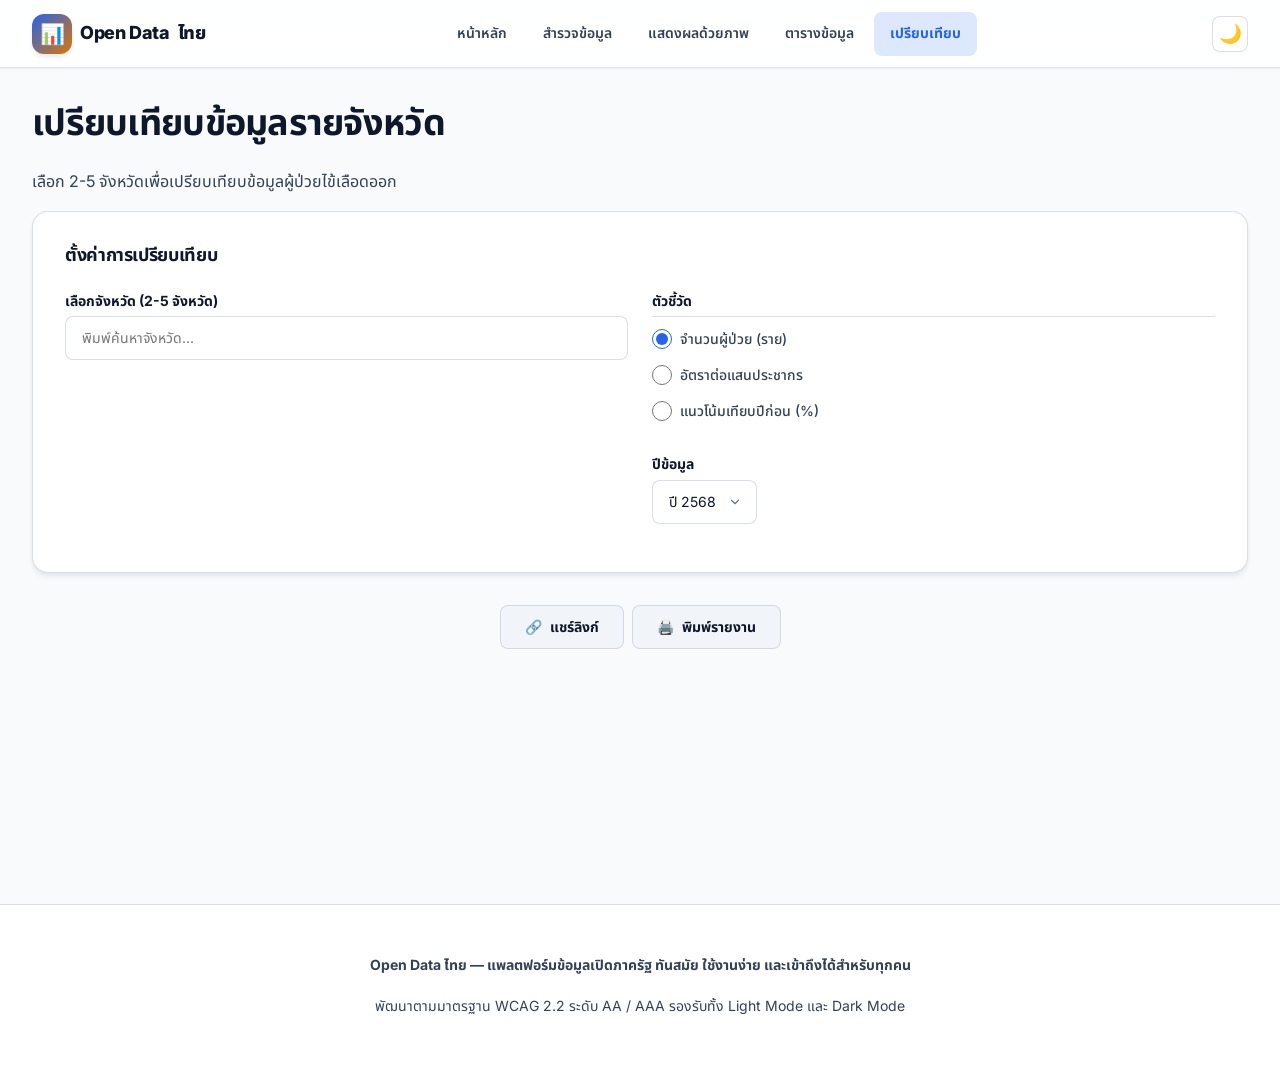
==== compare.html @ 14d8b05e "update 39403043" ====
<!DOCTYPE html>
<html lang="th">
<head>
  <meta charset="UTF-8">
  <meta name="viewport" content="width=device-width, initial-scale=1.0">
  <meta name="description" content="เปรียบเทียบข้อมูลผู้ป่วยไข้เลือดออกระหว่างจังหวัด พร้อมแผนที่และตารางเปรียบเทียบ">
  <title>เปรียบเทียบรายจังหวัด — Open Data ไทย</title>
  <link rel="stylesheet" href="css/styles.css">
  <link rel="stylesheet" href="css/components.css">
</head>
<body>
  <a href="#main-content" class="skip-link">ข้ามไปยังเนื้อหาหลัก</a>

  <header class="site-nav" role="banner">
    <div class="nav-inner">
      <a href="index.html" class="nav-brand" aria-label="Open Data ไทย หน้าหลัก">
        <span class="brand-icon" aria-hidden="true">📊</span>
        <span lang="en">Open Data</span> ไทย
      </a>
      <nav id="nav-links" class="nav-links" data-open="false" aria-label="เมนูหลัก">
        <a href="index.html" class="nav-link">หน้าหลัก</a>
        <a href="explore.html" class="nav-link">สำรวจข้อมูล</a>
        <a href="visualization.html" class="nav-link">แสดงผลด้วยภาพ</a>
        <a href="data-table.html" class="nav-link">ตารางข้อมูล</a>
        <a href="compare.html" class="nav-link" aria-current="page">เปรียบเทียบ</a>
      </nav>
      <div class="nav-actions" role="group" aria-label="เครื่องมือเสริมและการนำทาง">
        <button type="button" class="nav-toggle" id="nav-toggle" aria-expanded="false" aria-controls="nav-links" aria-label="เปิดเมนูนำทาง">☰</button>
      </div>
    </div>
  </header>

  <main id="main-content" class="page-content">
    <div class="container">
      <h1>เปรียบเทียบข้อมูลรายจังหวัด</h1>
      <p>เลือก 2-5 จังหวัดเพื่อเปรียบเทียบข้อมูลผู้ป่วยไข้เลือดออก</p>

      <!-- Controls -->
      <section class="card" aria-labelledby="controls-title" style="margin-bottom: var(--space-xl);">
        <h2 id="controls-title" style="font-size: var(--text-lg);">ตั้งค่าการเปรียบเทียบ</h2>

        <div class="grid grid-2" style="margin-top: var(--space-lg);">
          <!-- Province selector -->
          <div>
            <label for="province-search" class="form-label">เลือกจังหวัด (2-5 จังหวัด)</label>
            <div class="combobox-wrapper" role="combobox" aria-expanded="false" aria-haspopup="listbox" aria-owns="province-listbox">
              <input type="text" id="province-search" class="combobox-input" placeholder="พิมพ์ค้นหาจังหวัด..." autocomplete="off" aria-autocomplete="list" aria-controls="province-listbox">
              <div id="province-listbox" class="combobox-listbox" role="listbox" aria-label="รายชื่อจังหวัด">
                <!-- Populated by JS -->
              </div>
            </div>
            <div id="selected-provinces" class="selected-tags" aria-live="polite" aria-label="จังหวัดที่เลือก">
              <!-- Tags populated by JS -->
            </div>
            <div id="province-status" role="status" aria-live="polite" class="sr-only"></div>
          </div>

          <!-- Indicator + Year -->
          <div>
            <fieldset>
              <legend class="form-label">ตัวชี้วัด</legend>
              <div id="indicator-radios">
                <!-- Populated by JS -->
              </div>
            </fieldset>

            <div class="form-group" style="margin-top: var(--space-md);">
              <label for="year-select" class="form-label">ปีข้อมูล</label>
              <select id="year-select" class="form-select" style="width: auto;">
                <option value="2568" selected>ปี 2568</option>
                <option value="2567">ปี 2567</option>
              </select>
            </div>
          </div>
        </div>
      </section>

      <!-- Results -->
      <div class="grid grid-2" id="results-area" style="display: none;">
        <!-- Map -->
        <section class="map-container" aria-labelledby="map-title">
          <h2 id="map-title" style="font-size: var(--text-lg);">แผนที่ประเทศไทย</h2>
          <div id="map-svg-container">
            <!-- SVG map inserted by JS -->
          </div>
          <div id="map-legend-container" class="map-legend" aria-label="คำอธิบายเฉดสี">
            <!-- Legend populated by JS -->
          </div>
        </section>

        <!-- Comparison Table -->
        <section class="card" aria-labelledby="compare-table-title">
          <h2 id="compare-table-title" style="font-size: var(--text-lg);">ตารางเปรียบเทียบ</h2>
          <div class="table-wrapper" style="margin-top: var(--space-md);">
            <table class="data-table" id="compare-table" aria-label="ตารางเปรียบเทียบจังหวัดที่เลือก">
              <thead id="compare-thead">
                <!-- Populated by JS -->
              </thead>
              <tbody id="compare-tbody">
                <!-- Populated by JS -->
              </tbody>
            </table>
          </div>
        </section>
      </div>

      <!-- Action buttons -->
      <div class="btn-group" style="margin-top: var(--space-xl); justify-content: center;" id="action-buttons" hidden>
        <button type="button" class="btn btn-secondary" id="btn-share" aria-label="แชร์ผลการเปรียบเทียบเป็นลิงก์">
          <span aria-hidden="true">🔗</span> แชร์ลิงก์
        </button>
        <button type="button" class="btn btn-secondary" id="btn-print" aria-label="พิมพ์รายงานสรุป">
          <span aria-hidden="true">🖨️</span> พิมพ์รายงาน
        </button>
      </div>
    </div>
  </main>

  <footer class="site-footer" role="contentinfo">
    <div class="footer-inner">
      <p><span lang="en">Open Data</span> ไทย — แพลตฟอร์มข้อมูลเปิดภาครัฐ ทันสมัย ใช้งานง่าย และเข้าถึงได้สำหรับทุกคน</p>
      <p>พัฒนาตามมาตรฐาน <span lang="en">WCAG 2.2</span> ระดับ <span lang="en">AA / AAA</span> รองรับทั้ง <span lang="en">Light Mode</span> และ <span lang="en">Dark Mode</span></p>
    </div>
  </footer>

  <script src="js/mock-data.js"></script>
  <script src="js/main.js"></script>
  <script src="js/compare.js"></script>
</body>
</html>
---- css/styles.css ----
/* ==========================================================
   Open Data ไทย — Design System & Core Styles
   Modern Enterprise UI / SaaS Look
   WCAG 2.2 AA & AAA Compliant (Light & Dark Themes)
   ========================================================== */

/* --- Google Fonts --- */
@import url('https://fonts.googleapis.com/css2?family=Inter:wght@300;400;500;600;700;800&family=Noto+Sans+Thai:wght@300;400;500;600;700;800&display=swap');

/* --- Design Tokens --- */
:root, [data-theme="dark"] {
  /* Colors — Dark Theme (Sleek Obsidian & Glassmorphism) */
  --color-bg:          #080e1a;
  --color-bg-alt:      #0f172a;
  --color-surface-1:   #162032;
  --color-surface-2:   #1e293b;
  --color-surface-3:   #334155;

  /* Primary & Accent */
  --color-primary:     #60a5fa;
  --color-primary-dark:#3b82f6;
  --color-primary-glow: rgba(96, 165, 250, 0.2);
  --color-accent:      #fbbf24;
  --color-accent-dark: #f59e0b;
  --color-accent-glow: rgba(251, 191, 36, 0.2);

  /* Semantic */
  --color-success:     #34d399;
  --color-warning:     #fbbf24;
  --color-error:       #f87171;
  --color-info:        #60a5fa;

  /* Text — All contrast ratios against background check >= 4.5:1 (AA) or >= 7:1 (AAA) */
  --color-text:        #f8fafc;   /* 16.2:1 on #080e1a (AAA) */
  --color-text-2:      #cbd5e1;   /* 11.2:1 (AAA) */
  --color-text-3:      #94a3b8;   /* 6.7:1  (AA / AAA large) */
  --color-text-muted:  #869ab8;   /* 5.6:1  (AA minimum >= 4.5:1 for normal text) */

  /* Borders & Overlays */
  --color-border:      rgba(148, 163, 184, 0.18);
  --color-border-hover:rgba(148, 163, 184, 0.38);
  --color-glass:       rgba(22, 32, 50, 0.75);
  --color-glass-border:rgba(148, 163, 184, 0.18);
  --color-overlay:     rgba(0, 0, 0, 0.65);

  /* Shadows */
  --shadow-sm:  0 1px 2px rgba(0,0,0,0.4);
  --shadow-md:  0 4px 6px -1px rgba(0,0,0,0.4), 0 2px 4px -1px rgba(0,0,0,0.25);
  --shadow-lg:  0 10px 25px -3px rgba(0,0,0,0.5), 0 4px 6px -2px rgba(0,0,0,0.3);
  --shadow-xl:  0 20px 50px -10px rgba(0,0,0,0.6);
  --shadow-glow:0 0 25px var(--color-primary-glow);

  /* Chart & Canvas colors */
  --chart-grid:        rgba(148, 163, 184, 0.15);
  --chart-text:        #94a3b8;
  --chart-point-stroke:#080e1a;
}

[data-theme="light"] {
  /* Colors — Light Theme (Clean Enterprise / Modern SaaS) */
  --color-bg:          #f8fafc;
  --color-bg-alt:      #f1f5f9;
  --color-surface-1:   #ffffff;
  --color-surface-2:   #f1f5f9;
  --color-surface-3:   #e2e8f0;

  /* Primary & Accent — Darker shades for high contrast on white/light backgrounds */
  --color-primary:     #2563eb;   /* 7.5:1 on #ffffff (AAA) */
  --color-primary-dark:#1d4ed8;
  --color-primary-glow: rgba(37, 99, 235, 0.15);
  --color-accent:      #d97706;   /* 4.6:1 on #ffffff (AA) */
  --color-accent-dark: #b45309;
  --color-accent-glow: rgba(217, 119, 6, 0.15);

  /* Semantic */
  --color-success:     #059669;
  --color-warning:     #d97706;
  --color-error:       #dc2626;
  --color-info:        #2563eb;

  /* Text — High Contrast check on #ffffff / #f8fafc */
  --color-text:        #0f172a;   /* 17.5:1 (AAA) */
  --color-text-2:      #334155;   /* 10.1:1 (AAA) */
  --color-text-3:      #475569;   /* 7.0:1  (AAA) */
  --color-text-muted:  #64748b;   /* 4.54:1 (AA for normal text) */

  /* Borders & Overlays */
  --color-border:      rgba(148, 163, 184, 0.35);
  --color-border-hover:rgba(100, 116, 139, 0.6);
  --color-glass:       rgba(255, 255, 255, 0.88);
  --color-glass-border:rgba(203, 213, 225, 0.65);
  --color-overlay:     rgba(15, 23, 42, 0.55);

  /* Shadows — Soft, diffused shadows for elevated light appearance */
  --shadow-sm:  0 1px 2px rgba(15, 23, 42, 0.05);
  --shadow-md:  0 4px 6px -1px rgba(15, 23, 42, 0.08), 0 2px 4px -1px rgba(15, 23, 42, 0.04);
  --shadow-lg:  0 10px 25px -3px rgba(15, 23, 42, 0.1), 0 4px 6px -2px rgba(15, 23, 42, 0.05);
  --shadow-xl:  0 20px 50px -10px rgba(15, 23, 42, 0.15);
  --shadow-glow:0 0 25px rgba(37, 99, 235, 0.15);

  /* Chart & Canvas colors */
  --chart-grid:        rgba(100, 116, 139, 0.15);
  --chart-text:        #475569;
  --chart-point-stroke:#ffffff;
}

:root {
  /* Chart palette — 8 distinct high-contrast colors, supplemented by patterns for color-blind */
  --chart-1: #3b82f6;
  --chart-2: #f59e0b;
  --chart-3: #10b981;
  --chart-4: #ef4444;
  --chart-5: #8b5cf6;
  --chart-6: #f97316;
  --chart-7: #14b8a6;
  --chart-8: #ec4899;

  /* Spacing */
  --space-xs:  0.25rem;
  --space-sm:  0.5rem;
  --space-md:  1rem;
  --space-lg:  1.5rem;
  --space-xl:  2rem;
  --space-2xl: 3rem;
  --space-3xl: 4.5rem;

  /* Typography */
  --font-sans: 'Inter', 'Noto Sans Thai', -apple-system, BlinkMacSystemFont, 'Segoe UI', Roboto, sans-serif;
  --font-mono: 'SF Mono', 'Fira Code', 'JetBrains Mono', monospace;

  --text-xs:   0.75rem;
  --text-sm:   0.875rem;
  --text-base: 1rem;
  --text-lg:   1.125rem;
  --text-xl:   1.25rem;
  --text-2xl:  1.5rem;
  --text-3xl:  1.875rem;
  --text-4xl:  2.25rem;
  --text-5xl:  3rem;

  --leading-tight:  1.25;
  --leading-normal: 1.6;
  --leading-relaxed:1.75;

  /* Borders */
  --radius-sm:  0.375rem;
  --radius-md:  0.5rem;
  --radius-lg:  0.75rem;
  --radius-xl:  1rem;
  --radius-2xl: 1.5rem;
  --radius-full:9999px;

  /* Transitions */
  --transition-fast:   150ms cubic-bezier(0.4, 0, 0.2, 1);
  --transition-normal: 250ms cubic-bezier(0.4, 0, 0.2, 1);
  --transition-slow:   400ms cubic-bezier(0.4, 0, 0.2, 1);

  /* Layout */
  --max-width:     1400px;
  --sidebar-width: 300px;
  --nav-height:    68px;
}

/* --- Reset & Base --- */
*,
*::before,
*::after {
  box-sizing: border-box;
  margin: 0;
  padding: 0;
}

html {
  font-size: 16px;
  scroll-behavior: smooth;
  -webkit-text-size-adjust: 100%;
}

body {
  font-family: var(--font-sans);
  font-size: var(--text-base);
  line-height: var(--leading-normal);
  color: var(--color-text);
  background-color: var(--color-bg);
  min-height: 100vh;
  -webkit-font-smoothing: antialiased;
  -moz-osx-font-smoothing: grayscale;
  transition: background-color var(--transition-normal), color var(--transition-normal);
}

img, svg, video, canvas {
  display: block;
  max-width: 100%;
}

a {
  color: var(--color-primary);
  text-decoration: none;
  transition: color var(--transition-fast);
}

a:hover {
  color: var(--color-accent);
  text-decoration: underline;
}

ul, ol {
  list-style: none;
}

table {
  border-collapse: collapse;
  width: 100%;
}

button, input, select, textarea {
  font: inherit;
  color: inherit;
}

/* --- Skip Navigation (WCAG 2.4.1) --- */
.skip-link {
  position: absolute;
  top: -100%;
  left: var(--space-md);
  background: var(--color-primary);
  color: #ffffff;
  padding: var(--space-sm) var(--space-lg);
  border-radius: var(--radius-md);
  font-weight: 700;
  z-index: 100000;
  box-shadow: var(--shadow-xl);
  transition: top var(--transition-fast);
}

.skip-link:focus {
  top: var(--space-md);
  outline: 3px solid var(--color-accent);
  outline-offset: 2px;
}

/* --- Focus Styles (WCAG 2.4.7 / 2.4.11 / 2.4.13) --- */
:focus-visible {
  outline: 3px solid var(--color-primary);
  outline-offset: 3px;
  border-radius: var(--radius-sm);
}

:focus:not(:focus-visible) {
  outline: none;
}

/* --- Typography --- */
h1, h2, h3, h4, h5, h6 {
  line-height: var(--leading-tight);
  font-weight: 700;
  color: var(--color-text);
  letter-spacing: -0.02em;
}

h1 { font-size: var(--text-4xl); margin-bottom: var(--space-lg); }
h2 { font-size: var(--text-2xl); margin-bottom: var(--space-md); }
h3 { font-size: var(--text-xl);  margin-bottom: var(--space-sm); }
h4 { font-size: var(--text-lg);  margin-bottom: var(--space-sm); }

p {
  margin-bottom: var(--space-md);
  color: var(--color-text-2);
}

.text-gradient {
  background: linear-gradient(135deg, var(--color-primary), var(--color-accent));
  -webkit-background-clip: text;
  -webkit-text-fill-color: transparent;
  background-clip: text;
  display: inline-block;
}

/* --- Layout Utilities --- */
.container {
  max-width: var(--max-width);
  margin: 0 auto;
  padding: 0 var(--space-xl);
}

.page-content {
  padding-top: calc(var(--nav-height) + var(--space-xl));
  padding-bottom: var(--space-3xl);
  min-height: calc(100vh - var(--nav-height));
}

.grid {
  display: grid;
  gap: var(--space-lg);
}

.grid-2 { grid-template-columns: repeat(2, 1fr); }
.grid-3 { grid-template-columns: repeat(3, 1fr); }
.grid-4 { grid-template-columns: repeat(4, 1fr); }

.flex {
  display: flex;
  align-items: center;
  gap: var(--space-md);
}

.flex-between {
  display: flex;
  align-items: center;
  justify-content: space-between;
}

.flex-wrap {
  flex-wrap: wrap;
}

/* --- Glass Card & Modern Container --- */
.glass {
  background: var(--color-glass);
  backdrop-filter: blur(16px);
  -webkit-backdrop-filter: blur(16px);
  border: 1px solid var(--color-glass-border);
  border-radius: var(--radius-xl);
  box-shadow: var(--shadow-md);
  transition: border-color var(--transition-normal), box-shadow var(--transition-normal);
}

.glass:hover {
  border-color: var(--color-border-hover);
  box-shadow: var(--shadow-lg);
}

/* --- Animations --- */
@keyframes fadeIn {
  from { opacity: 0; transform: translateY(10px); }
  to   { opacity: 1; transform: translateY(0); }
}

@keyframes fadeInUp {
  from { opacity: 0; transform: translateY(20px); }
  to   { opacity: 1; transform: translateY(0); }
}

@keyframes slideInLeft {
  from { opacity: 0; transform: translateX(-20px); }
  to   { opacity: 1; transform: translateX(0); }
}

@keyframes pulse {
  0%, 100% { opacity: 1; }
  50%      { opacity: 0.6; }
}

@keyframes countUp {
  from { opacity: 0; transform: scale(0.85); }
  to   { opacity: 1; transform: scale(1); }
}

@keyframes shimmer {
  0%   { background-position: -200% 0; }
  100% { background-position: 200% 0; }
}

.animate-fade-in     { animation: fadeIn 0.5s ease both; }
.animate-fade-in-up  { animation: fadeInUp 0.6s ease both; }
.animate-slide-left  { animation: slideInLeft 0.5s ease both; }

.stagger-1 { animation-delay: 0.1s; }
.stagger-2 { animation-delay: 0.2s; }
.stagger-3 { animation-delay: 0.3s; }
.stagger-4 { animation-delay: 0.4s; }
.stagger-5 { animation-delay: 0.5s; }
.stagger-6 { animation-delay: 0.6s; }
.stagger-7 { animation-delay: 0.7s; }
.stagger-8 { animation-delay: 0.8s; }

/* --- Screen Reader Only (WCAG) --- */
.sr-only {
  position: absolute;
  width: 1px;
  height: 1px;
  padding: 0;
  margin: -1px;
  overflow: hidden;
  clip: rect(0, 0, 0, 0);
  white-space: nowrap;
  border: 0;
}

/* --- Live Region (WCAG) --- */
.live-region {
  position: absolute;
  width: 1px;
  height: 1px;
  overflow: hidden;
  clip: rect(0, 0, 0, 0);
}

/* --- Responsive Breakpoints (Mobile First adapted) --- */
@media (max-width: 1200px) {
  .grid-4 { grid-template-columns: repeat(2, 1fr); }
  :root {
    --max-width: 100%;
  }
}

@media (max-width: 768px) {
  :root {
    --space-xl: 1.25rem;
    --space-2xl: 1.75rem;
    --space-3xl: 2.5rem;
    --nav-height: 60px;
  }

  h1 { font-size: var(--text-2xl); }
  h2 { font-size: var(--text-xl); }

  .grid-2,
  .grid-3,
  .grid-4 {
    grid-template-columns: 1fr;
  }

  .container {
    padding: 0 var(--space-md);
  }
}

@media (max-width: 480px) {
  html { font-size: 14.5px; }
  h1 { font-size: var(--text-xl); }
}

/* --- Print --- */
@media print {
  body {
    background: #fff !important;
    color: #000 !important;
  }
  .skip-link, nav, .no-print, .theme-toggle { display: none !important; }
  .card, .glass {
    box-shadow: none !important;
    border: 1px solid #ccc !important;
    backdrop-filter: none !important;
  }
}

/* --- Reduced Motion (WCAG 2.3.3) --- */
@media (prefers-reduced-motion: reduce) {
  *, *::before, *::after {
    animation-duration: 0.01ms !important;
    animation-iteration-count: 1 !important;
    transition-duration: 0.01ms !important;
    scroll-behavior: auto !important;
  }
}
---- css/components.css ----
/* ==========================================================
   Open Data ไทย — Component Styles
   Modern Enterprise UI / SaaS Look
   WCAG 2.2 AA & AAA Compliant (Light & Dark Themes)
   ========================================================== */

/* --- Navigation --- */
.site-nav {
  position: fixed;
  top: 0;
  left: 0;
  right: 0;
  height: var(--nav-height);
  background: var(--color-glass);
  backdrop-filter: blur(20px) saturate(180%);
  -webkit-backdrop-filter: blur(20px) saturate(180%);
  border-bottom: 1px solid var(--color-glass-border);
  z-index: 1000;
  transition: background-color var(--transition-normal), border-color var(--transition-normal);
  box-shadow: var(--shadow-sm);
}

.nav-inner {
  max-width: var(--max-width);
  margin: 0 auto;
  padding: 0 var(--space-xl);
  height: 100%;
  display: flex;
  align-items: center;
  justify-content: space-between;
}

.nav-brand {
  display: flex;
  align-items: center;
  gap: var(--space-sm);
  font-size: var(--text-lg);
  font-weight: 800;
  color: var(--color-text);
  text-decoration: none;
  letter-spacing: -0.02em;
}

.nav-brand:hover {
  color: var(--color-primary);
  text-decoration: none;
}

.nav-brand .brand-icon {
  width: 40px;
  height: 40px;
  background: linear-gradient(135deg, var(--color-primary), var(--color-accent));
  border-radius: var(--radius-lg);
  display: flex;
  align-items: center;
  justify-content: center;
  font-size: var(--text-xl);
  box-shadow: var(--shadow-md);
  color: #ffffff;
}

.nav-actions {
  display: flex;
  align-items: center;
  gap: var(--space-md);
}

.nav-links {
  display: flex;
  align-items: center;
  gap: var(--space-xs);
}

.nav-link {
  padding: var(--space-sm) var(--space-md);
  min-height: 44px;
  display: inline-flex;
  align-items: center;
  border-radius: var(--radius-md);
  color: var(--color-text-2);
  font-size: var(--text-sm);
  font-weight: 600;
  transition: all var(--transition-fast);
  text-decoration: none;
  white-space: nowrap;
}

.nav-link:hover {
  color: var(--color-text);
  background: var(--color-surface-2);
  text-decoration: none;
}

.nav-link[aria-current="page"] {
  color: var(--color-primary);
  background: var(--color-primary-glow);
  font-weight: 700;
}

/* WCAG Quick Tools & Theme Switcher Button */
.wcag-quick-tools {
  display: flex;
  align-items: center;
  gap: var(--space-sm);
  background: var(--color-surface-2);
  padding: 4px;
  border-radius: var(--radius-lg);
  border: 1px solid var(--color-border);
}

.font-size-group {
  display: flex;
  align-items: center;
  gap: 2px;
  background: var(--color-surface-1);
  border-radius: var(--radius-md);
  padding: 2px;
  border: 1px solid var(--color-border);
}

.wcag-tool-btn {
  display: inline-flex;
  align-items: center;
  justify-content: center;
  width: 32px;
  height: 32px;
  border-radius: var(--radius-sm);
  background: transparent;
  border: none;
  color: var(--color-text-2);
  font-size: var(--text-xs);
  font-weight: 700;
  cursor: pointer;
  transition: all var(--transition-fast);
}

.wcag-tool-btn:hover,
.wcag-tool-btn.active {
  background: var(--color-primary);
  color: #ffffff;
  box-shadow: var(--shadow-sm);
}

.theme-toggle {
  display: inline-flex;
  align-items: center;
  justify-content: center;
  width: 36px;
  height: 36px;
  border-radius: var(--radius-md);
  background: var(--color-surface-1);
  border: 1px solid var(--color-border);
  color: var(--color-text);
  font-size: 1.15rem;
  cursor: pointer;
  transition: all var(--transition-fast);
}

.theme-toggle:hover {
  background: var(--color-surface-3);
  border-color: var(--color-primary);
  transform: scale(1.05);
}

.theme-toggle:focus-visible,
.wcag-tool-btn:focus-visible,
.wcag-suite-trigger:focus-visible {
  outline: 3px solid var(--color-primary);
  outline-offset: 2px;
}

.wcag-suite-trigger {
  display: inline-flex;
  align-items: center;
  gap: 6px;
  height: 36px;
  padding: 0 12px;
  border-radius: var(--radius-md);
  background: linear-gradient(135deg, #3b82f6, #1d4ed8);
  border: 1px solid rgba(255, 255, 255, 0.2);
  color: #ffffff;
  font-size: var(--text-xs);
  font-weight: 700;
  cursor: pointer;
  transition: all var(--transition-fast);
  box-shadow: 0 2px 8px rgba(37, 99, 235, 0.3);
}

.wcag-suite-trigger:hover {
  transform: translateY(-1px);
  box-shadow: 0 4px 12px rgba(37, 99, 235, 0.5);
}

.badge-wcag-suite {
  background: rgba(255, 255, 255, 0.25);
  color: #ffffff;
  padding: 1px 5px;
  border-radius: 4px;
  font-size: 10px;
  letter-spacing: 0.03em;
}

/* Mobile nav toggle */
.nav-toggle {
  display: none;
  background: var(--color-surface-2);
  border: 1px solid var(--color-border);
  color: var(--color-text);
  font-size: 1.5rem;
  cursor: pointer;
  width: 44px;
  height: 44px;
  border-radius: var(--radius-md);
  transition: all var(--transition-fast);
}

.nav-toggle:hover {
  background: var(--color-surface-3);
  border-color: var(--color-border-hover);
}

@media (max-width: 1024px) {
  .font-size-group {
    display: none;
  }
}

@media (max-width: 768px) {
  .nav-toggle {
    display: inline-flex;
    align-items: center;
    justify-content: center;
  }

  .nav-actions {
    gap: var(--space-sm);
  }

  .wcag-trigger-text {
    display: none;
  }

  .wcag-suite-trigger {
    padding: 0 10px;
    height: 40px;
  }

  .theme-toggle {
    width: 40px;
    height: 40px;
  }

  .nav-links {
    position: fixed;
    top: var(--nav-height);
    left: 0;
    right: 0;
    background: var(--color-surface-1);
    border-bottom: 1px solid var(--color-border);
    flex-direction: column;
    padding: var(--space-lg) var(--space-md);
    gap: var(--space-sm);
    transform: translateY(-120%);
    opacity: 0;
    visibility: hidden;
    transition: transform var(--transition-normal), opacity var(--transition-normal), visibility var(--transition-normal);
    box-shadow: var(--shadow-xl);
  }

  .nav-links[data-open="true"] {
    transform: translateY(0);
    opacity: 1;
    visibility: visible;
  }

  .nav-link {
    width: 100%;
    justify-content: center;
    padding: var(--space-md);
    font-size: var(--text-base);
  }
}

/* --- Hero Section --- */
.hero {
  text-align: center;
  padding: var(--space-3xl) 0;
  position: relative;
  overflow: hidden;
}

.hero::before {
  content: '';
  position: absolute;
  top: -40%;
  left: 50%;
  transform: translateX(-50%);
  width: 800px;
  height: 600px;
  background: radial-gradient(circle at center, var(--color-primary-glow) 0%, rgba(251, 191, 36, 0.08) 50%, transparent 70%);
  pointer-events: none;
  z-index: 0;
  filter: blur(40px);
}

.hero h1 {
  font-size: var(--text-5xl);
  font-weight: 800;
  position: relative;
  z-index: 1;
  margin-bottom: var(--space-md);
}

.hero p {
  font-size: var(--text-lg);
  max-width: 680px;
  margin: 0 auto var(--space-2xl);
  position: relative;
  z-index: 1;
  color: var(--color-text-2);
  line-height: var(--leading-relaxed);
}

/* --- Search Box --- */
.search-box {
  position: relative;
  max-width: 620px;
  margin: 0 auto;
  z-index: 1;
}

.search-box input {
  width: 100%;
  padding: var(--space-md) var(--space-xl);
  padding-left: 3.25rem;
  min-height: 54px;
  background: var(--color-surface-1);
  border: 2px solid var(--color-border);
  border-radius: var(--radius-full);
  color: var(--color-text);
  font-size: var(--text-base);
  box-shadow: var(--shadow-lg);
  transition: all var(--transition-normal);
}

.search-box input:focus {
  border-color: var(--color-primary);
  box-shadow: 0 0 0 4px var(--color-primary-glow), var(--shadow-xl);
  background: var(--color-surface-1);
}

.search-box input::placeholder {
  color: var(--color-text-muted);
}

.search-box .search-icon {
  position: absolute;
  left: 1.25rem;
  top: 50%;
  transform: translateY(-50%);
  color: var(--color-text-muted);
  font-size: 1.25rem;
  pointer-events: none;
}

/* --- Stat Cards --- */
.stat-card {
  background: var(--color-surface-1);
  border: 1px solid var(--color-border);
  border-radius: var(--radius-xl);
  padding: var(--space-xl);
  text-align: center;
  transition: all var(--transition-normal);
  position: relative;
  overflow: hidden;
  box-shadow: var(--shadow-md);
}

.stat-card::before {
  content: '';
  position: absolute;
  top: 0;
  left: 0;
  right: 0;
  height: 4px;
  background: linear-gradient(90deg, var(--color-primary), var(--color-accent));
  opacity: 0.85;
  transition: height var(--transition-fast);
}

.stat-card:hover {
  border-color: var(--color-primary);
  transform: translateY(-4px);
  box-shadow: var(--shadow-lg);
}

.stat-card:hover::before {
  height: 6px;
}

.stat-card .stat-icon {
  font-size: 2.25rem;
  margin-bottom: var(--space-sm);
  display: inline-block;
}

.stat-card .stat-value {
  font-size: var(--text-3xl);
  font-weight: 800;
  color: var(--color-text);
  margin-bottom: var(--space-xs);
  letter-spacing: -0.02em;
}

.stat-card .stat-label {
  font-size: var(--text-sm);
  font-weight: 600;
  color: var(--color-text-2);
}

/* --- Section & Section Header --- */
.section {
  margin-bottom: var(--space-3xl);
}

.section-header {
  display: flex;
  align-items: center;
  justify-content: space-between;
  margin-bottom: var(--space-xl);
  flex-wrap: wrap;
  gap: var(--space-md);
}

.section-header h2 {
  margin-bottom: 0;
  font-size: var(--text-2xl);
  font-weight: 800;
}

/* --- Cards --- */
.card {
  background: var(--color-surface-1);
  border: 1px solid var(--color-border);
  border-radius: var(--radius-xl);
  padding: var(--space-xl);
  transition: all var(--transition-normal);
  box-shadow: var(--shadow-md);
}

.card:hover {
  border-color: var(--color-border-hover);
  box-shadow: var(--shadow-lg);
}

.card-header {
  display: flex;
  align-items: center;
  justify-content: space-between;
  margin-bottom: var(--space-md);
  flex-wrap: wrap;
  gap: var(--space-sm);
}

.card-title {
  font-size: var(--text-lg);
  font-weight: 700;
}

/* --- Category Cards --- */
.category-card {
  background: var(--color-surface-1);
  border: 1px solid var(--color-border);
  border-radius: var(--radius-xl);
  padding: var(--space-lg);
  display: flex;
  align-items: center;
  gap: var(--space-md);
  transition: all var(--transition-normal);
  cursor: pointer;
  text-decoration: none;
  color: inherit;
  box-shadow: var(--shadow-sm);
}

.category-card:hover {
  border-color: var(--color-primary);
  background: var(--color-surface-2);
  transform: translateY(-4px);
  box-shadow: var(--shadow-md);
  text-decoration: none;
  color: inherit;
}

.category-card .cat-icon {
  width: 52px;
  height: 52px;
  border-radius: var(--radius-lg);
  background: var(--color-surface-2);
  display: flex;
  align-items: center;
  justify-content: center;
  font-size: 1.75rem;
  flex-shrink: 0;
  transition: background-color var(--transition-fast);
}

.category-card:hover .cat-icon {
  background: var(--color-primary-glow);
}

.category-card .cat-info {
  flex: 1;
}

.category-card .cat-name {
  font-weight: 700;
  font-size: var(--text-base);
  margin-bottom: 2px;
  color: var(--color-text);
}

.category-card .cat-count {
  font-size: var(--text-sm);
  color: var(--color-text-3);
  font-weight: 500;
}

/* --- Buttons --- */
.btn {
  display: inline-flex;
  align-items: center;
  justify-content: center;
  gap: var(--space-sm);
  padding: var(--space-sm) var(--space-lg);
  min-height: 44px;
  border-radius: var(--radius-md);
  font-size: var(--text-sm);
  font-weight: 700;
  border: 1px solid transparent;
  cursor: pointer;
  transition: all var(--transition-fast);
  text-decoration: none;
  white-space: nowrap;
  user-select: none;
}

.btn:hover {
  text-decoration: none;
}

.btn-primary {
  background: var(--color-primary);
  color: var(--chart-point-stroke); /* Ensures AAA contrast on both Light (#ffffff on blue) and Dark (#080e1a on blue) */
  box-shadow: var(--shadow-sm);
}

.btn-primary:hover {
  background: var(--color-primary-dark);
  box-shadow: var(--shadow-glow);
}

.btn-secondary {
  background: var(--color-surface-2);
  color: var(--color-text);
  border: 1px solid var(--color-border);
}

.btn-secondary:hover {
  background: var(--color-surface-3);
  border-color: var(--color-border-hover);
  box-shadow: var(--shadow-sm);
}

.btn-outline {
  background: transparent;
  color: var(--color-primary);
  border: 1.5px solid var(--color-primary);
}

.btn-outline:hover {
  background: var(--color-primary-glow);
  color: var(--color-primary-dark);
}

.btn-sm {
  padding: var(--space-xs) var(--space-md);
  min-height: 36px;
  font-size: var(--text-xs);
}

.btn-icon {
  width: 44px;
  height: 44px;
  padding: 0;
  display: inline-flex;
  align-items: center;
  justify-content: center;
  border-radius: var(--radius-md);
  background: var(--color-surface-2);
  border: 1px solid var(--color-border);
  color: var(--color-text-2);
  cursor: pointer;
  transition: all var(--transition-fast);
}

.btn-icon:hover {
  background: var(--color-surface-3);
  color: var(--color-text);
  border-color: var(--color-border-hover);
}

.btn-group {
  display: flex;
  gap: var(--space-sm);
  flex-wrap: wrap;
}

/* --- Badges / Tags --- */
.badge {
  display: inline-flex;
  align-items: center;
  padding: 4px var(--space-sm);
  border-radius: var(--radius-full);
  font-size: var(--text-xs);
  font-weight: 700;
  text-transform: uppercase;
  letter-spacing: 0.05em;
  line-height: 1;
}

.badge-csv  { background: rgba(16, 185, 129, 0.15); color: var(--color-success); border: 1px solid rgba(16, 185, 129, 0.3); }
.badge-json { background: rgba(59, 130, 246, 0.15); color: var(--color-primary); border: 1px solid rgba(59, 130, 246, 0.3); }
.badge-excel{ background: rgba(245, 158, 11, 0.15); color: var(--color-accent);  border: 1px solid rgba(245, 158, 11, 0.3); }
.badge-api  { background: rgba(139, 92, 246, 0.15); color: #a78bfa;              border: 1px solid rgba(139, 92, 246, 0.3); }

.tag {
  display: inline-flex;
  align-items: center;
  gap: var(--space-xs);
  padding: 6px var(--space-md);
  background: var(--color-surface-2);
  border: 1px solid var(--color-border);
  border-radius: var(--radius-full);
  font-size: var(--text-sm);
  font-weight: 600;
  color: var(--color-text);
  box-shadow: var(--shadow-sm);
}

.tag .tag-remove {
  background: none;
  border: none;
  color: var(--color-text-3);
  cursor: pointer;
  font-size: 1.1rem;
  line-height: 1;
  padding: 2px 4px;
  border-radius: 50%;
  transition: all var(--transition-fast);
  display: inline-flex;
  align-items: center;
  justify-content: center;
}

.tag .tag-remove:hover,
.tag .tag-remove:focus-visible {
  color: var(--color-error);
  background: rgba(239, 68, 68, 0.15);
}

/* --- Form Elements --- */
.form-group {
  margin-bottom: var(--space-md);
}

.form-label {
  display: block;
  font-size: var(--text-sm);
  font-weight: 700;
  color: var(--color-text);
  margin-bottom: var(--space-xs);
}

.form-input,
.form-select {
  width: 100%;
  padding: var(--space-sm) var(--space-md);
  min-height: 44px;
  background: var(--color-surface-1);
  border: 1.5px solid var(--color-border);
  border-radius: var(--radius-md);
  color: var(--color-text);
  font-size: var(--text-sm);
  transition: all var(--transition-fast);
}

.form-input:focus,
.form-select:focus {
  border-color: var(--color-primary);
  box-shadow: 0 0 0 3px var(--color-primary-glow);
  outline: none;
}

.form-select {
  appearance: none;
  background-image: url("data:image/svg+xml,%3Csvg xmlns='http://www.w3.org/2000/svg' width='14' height='14' viewBox='0 0 24 24' fill='none' stroke='%2364748b' stroke-width='2' stroke-linecap='round' stroke-linejoin='round'%3E%3Cpolyline points='6 9 12 15 18 9'%3E%3C/polyline%3E%3C/svg%3E");
  background-repeat: no-repeat;
  background-position: right 0.85rem center;
  padding-right: 2.5rem;
}

.form-checkbox,
.form-radio {
  display: flex;
  align-items: center;
  gap: var(--space-sm);
  cursor: pointer;
  font-size: var(--text-sm);
  font-weight: 500;
  color: var(--color-text-2);
  padding: var(--space-xs) 0;
  min-height: 36px;
}

.form-checkbox input[type="checkbox"],
.form-radio input[type="radio"] {
  width: 20px;
  height: 20px;
  accent-color: var(--color-primary);
  cursor: pointer;
  flex-shrink: 0;
}

fieldset {
  border: none;
  padding: 0;
  margin-bottom: var(--space-lg);
}

legend {
  font-size: var(--text-sm);
  font-weight: 700;
  color: var(--color-text);
  margin-bottom: var(--space-sm);
  padding-bottom: var(--space-xs);
  border-bottom: 1.5px solid var(--color-border);
  width: 100%;
}

/* --- Data Table --- */
.table-wrapper {
  overflow-x: auto;
  border: 1px solid var(--color-border);
  border-radius: var(--radius-xl);
  background: var(--color-surface-1);
  box-shadow: var(--shadow-sm);
}

.data-table {
  width: 100%;
  border-collapse: collapse;
  font-size: var(--text-sm);
}

.data-table thead {
  background: var(--color-surface-2);
}

.data-table th {
  padding: var(--space-md) var(--space-lg);
  text-align: left;
  font-weight: 700;
  color: var(--color-text);
  border-bottom: 2px solid var(--color-border);
  white-space: nowrap;
  position: relative;
}

.data-table th[aria-sort] {
  cursor: pointer;
  user-select: none;
  padding-right: 2.25rem;
}

.data-table th[aria-sort]::after {
  content: '⇕';
  position: absolute;
  right: var(--space-md);
  color: var(--color-text-muted);
  font-size: var(--text-xs);
}

.data-table th[aria-sort="ascending"]::after {
  content: '↑';
  color: var(--color-primary);
  font-weight: 800;
}

.data-table th[aria-sort="descending"]::after {
  content: '↓';
  color: var(--color-primary);
  font-weight: 800;
}

.data-table td {
  padding: var(--space-md) var(--space-lg);
  border-bottom: 1px solid var(--color-border);
  color: var(--color-text-2);
}

.data-table tbody tr {
  transition: background-color var(--transition-fast);
}

.data-table tbody tr:hover {
  background-color: var(--color-surface-2);
}

.data-table tbody tr.row-warning {
  background-color: rgba(245, 158, 11, 0.08);
}

.data-table tbody tr.row-warning:hover {
  background-color: rgba(245, 158, 11, 0.15);
}

/* Sticky first column */
.data-table.sticky-col th:first-child,
.data-table.sticky-col td:first-child {
  position: sticky;
  left: 0;
  z-index: 2;
  background-color: inherit;
  box-shadow: 2px 0 6px rgba(0, 0, 0, 0.08);
}

.data-table.sticky-col th:first-child {
  background-color: var(--color-surface-2);
}

.data-table.sticky-col td:first-child {
  background-color: var(--color-surface-1);
  font-weight: 600;
  color: var(--color-text);
}

.data-table.sticky-col tbody tr:hover td:first-child {
  background-color: var(--color-surface-2);
}

/* Multi-level headers */
.data-table th.col-group {
  text-align: center;
  border-bottom: 1px solid var(--color-border);
  background: var(--color-surface-3);
}

/* --- Responsive Table (card view for mobile) --- */
@media (max-width: 768px) {
  .responsive-table thead {
    display: none;
  }

  .responsive-table tbody tr {
    display: block;
    margin-bottom: var(--space-md);
    padding: var(--space-md);
    border: 1px solid var(--color-border);
    border-radius: var(--radius-xl);
    background: var(--color-surface-1);
    box-shadow: var(--shadow-sm);
  }

  .responsive-table tbody td {
    display: flex;
    justify-content: space-between;
    align-items: center;
    padding: var(--space-sm) 0;
    border-bottom: 1px solid var(--color-border);
    text-align: right;
    gap: var(--space-sm);
  }

  .responsive-table tbody td:last-child {
    border-bottom: none;
    padding-bottom: 0;
  }

  .responsive-table tbody td::before {
    content: attr(data-label);
    font-weight: 700;
    color: var(--color-text);
    font-size: var(--text-xs);
    text-transform: uppercase;
    text-align: left;
    margin-right: var(--space-md);
  }
}

/* --- Pagination --- */
.pagination {
  display: flex;
  align-items: center;
  justify-content: center;
  gap: var(--space-xs);
  margin-top: var(--space-xl);
  flex-wrap: wrap;
}

.pagination .page-btn {
  min-width: 44px;
  height: 44px;
  display: inline-flex;
  align-items: center;
  justify-content: center;
  padding: 0 var(--space-md);
  background: var(--color-surface-1);
  border: 1px solid var(--color-border);
  border-radius: var(--radius-md);
  color: var(--color-text-2);
  font-size: var(--text-sm);
  font-weight: 600;
  cursor: pointer;
  transition: all var(--transition-fast);
}

.pagination .page-btn:hover:not(:disabled) {
  background: var(--color-surface-2);
  color: var(--color-text);
  border-color: var(--color-border-hover);
  box-shadow: var(--shadow-sm);
}

.pagination .page-btn[aria-current="page"] {
  background: var(--color-primary);
  color: var(--chart-point-stroke);
  border-color: var(--color-primary);
  font-weight: 800;
  box-shadow: var(--shadow-md);
}

.pagination .page-btn:disabled {
  opacity: 0.35;
  cursor: not-allowed;
}

.pagination .page-info {
  font-size: var(--text-sm);
  color: var(--color-text-3);
  font-weight: 500;
  margin: 0 var(--space-sm);
}

/* --- Chart Container --- */
.chart-container {
  position: relative;
  background: var(--color-surface-1);
  border: 1px solid var(--color-border);
  border-radius: var(--radius-xl);
  padding: var(--space-xl);
  margin-bottom: var(--space-lg);
  box-shadow: var(--shadow-md);
}

.chart-header {
  display: flex;
  align-items: flex-start;
  justify-content: space-between;
  margin-bottom: var(--space-lg);
  flex-wrap: wrap;
  gap: var(--space-md);
}

.chart-title {
  font-size: var(--text-lg);
  font-weight: 700;
  color: var(--color-text);
}

.chart-canvas-wrapper {
  position: relative;
  width: 100%;
  height: 360px;
}

.chart-canvas-wrapper canvas {
  width: 100% !important;
  height: 100% !important;
}

.chart-legend {
  display: flex;
  flex-wrap: wrap;
  gap: var(--space-md);
  margin-top: var(--space-lg);
  padding: var(--space-sm) var(--space-md);
  background: var(--color-surface-2);
  border-radius: var(--radius-lg);
}

.chart-legend-item {
  display: flex;
  align-items: center;
  gap: var(--space-xs);
  font-size: var(--text-sm);
  font-weight: 600;
  color: var(--color-text-2);
}

.chart-legend-item .legend-color {
  width: 16px;
  height: 16px;
  border-radius: 4px;
  flex-shrink: 0;
}

.chart-summary {
  margin-top: var(--space-md);
  padding: var(--space-lg);
  background: var(--color-surface-2);
  border-left: 4px solid var(--color-primary);
  border-radius: var(--radius-md);
  font-size: var(--text-sm);
  color: var(--color-text-2);
  line-height: var(--leading-relaxed);
}

.chart-summary strong {
  color: var(--color-text);
}

.chart-tooltip {
  position: absolute;
  background: var(--color-surface-3);
  border: 1px solid var(--color-border-hover);
  border-radius: var(--radius-md);
  padding: var(--space-sm) var(--space-md);
  font-size: var(--text-sm);
  font-weight: 600;
  color: var(--color-text);
  pointer-events: none;
  z-index: 100;
  box-shadow: var(--shadow-xl);
  white-space: nowrap;
  transform: translate(-50%, -100%);
  margin-top: -10px;
  opacity: 0;
  transition: opacity var(--transition-fast);
}

.chart-tooltip.visible {
  opacity: 1;
}

/* --- Sidebar + Content Layout --- */
.layout-sidebar {
  display: grid;
  grid-template-columns: var(--sidebar-width) 1fr;
  gap: var(--space-xl);
}

.sidebar {
  position: sticky;
  top: calc(var(--nav-height) + var(--space-xl));
  max-height: calc(100vh - var(--nav-height) - var(--space-xl) * 2);
  overflow-y: auto;
  padding-right: var(--space-xs);
}

.sidebar::-webkit-scrollbar {
  width: 6px;
}

.sidebar::-webkit-scrollbar-thumb {
  background: var(--color-border);
  border-radius: var(--radius-full);
}

@media (max-width: 960px) {
  .layout-sidebar {
    grid-template-columns: 1fr;
  }

  .sidebar {
    position: static;
    max-height: none;
    padding-right: 0;
  }
}

/* --- Alert / Warning indicator --- */
.warning-icon {
  display: inline-flex;
  align-items: center;
  justify-content: center;
  width: 24px;
  height: 24px;
  background: rgba(245, 158, 11, 0.18);
  color: var(--color-warning);
  border-radius: 50%;
  font-size: var(--text-xs);
  font-weight: 800;
  margin-left: var(--space-xs);
  cursor: help;
  vertical-align: middle;
}

/* --- Dataset List Item --- */
.dataset-item {
  display: flex;
  align-items: flex-start;
  gap: var(--space-md);
  padding: var(--space-lg);
  border-bottom: 1px solid var(--color-border);
  transition: all var(--transition-fast);
  border-radius: var(--radius-lg);
}

.dataset-item:last-child {
  border-bottom: none;
}

.dataset-item:hover {
  background: var(--color-surface-2);
  transform: translateX(4px);
  box-shadow: var(--shadow-sm);
}

.dataset-item .ds-number {
  width: 36px;
  height: 36px;
  border-radius: var(--radius-md);
  background: var(--color-surface-2);
  display: flex;
  align-items: center;
  justify-content: center;
  font-size: var(--text-sm);
  font-weight: 800;
  color: var(--color-primary);
  flex-shrink: 0;
}

.dataset-item .ds-info {
  flex: 1;
}

.dataset-item .ds-title {
  font-weight: 700;
  font-size: var(--text-base);
  color: var(--color-text);
  margin-bottom: 4px;
}

.dataset-item .ds-meta {
  font-size: var(--text-sm);
  color: var(--color-text-3);
  line-height: var(--leading-normal);
}

/* --- Map Container --- */
.map-container {
  background: var(--color-surface-1);
  border: 1px solid var(--color-border);
  border-radius: var(--radius-xl);
  padding: var(--space-xl);
  position: relative;
  box-shadow: var(--shadow-md);
}

.map-container svg {
  width: 100%;
  max-width: 520px;
  margin: 0 auto;
}

.map-legend {
  display: flex;
  flex-direction: column;
  gap: var(--space-sm);
  margin-top: var(--space-lg);
  padding: var(--space-md);
  background: var(--color-surface-2);
  border-radius: var(--radius-lg);
}

.map-legend-item {
  display: flex;
  align-items: center;
  gap: var(--space-sm);
  font-size: var(--text-sm);
  font-weight: 600;
  color: var(--color-text-2);
}

.map-legend-item .legend-swatch {
  width: 24px;
  height: 16px;
  border-radius: 3px;
  flex-shrink: 0;
  box-shadow: var(--shadow-sm);
}

/* --- Footer --- */
.site-footer {
  border-top: 1px solid var(--color-border);
  padding: var(--space-2xl) 0;
  margin-top: var(--space-3xl);
  background: var(--color-surface-1);
}

.footer-inner {
  max-width: var(--max-width);
  margin: 0 auto;
  padding: 0 var(--space-xl);
  text-align: center;
  color: var(--color-text-3);
  font-size: var(--text-sm);
  line-height: var(--leading-relaxed);
}

.footer-inner p:first-child {
  font-weight: 700;
  color: var(--color-text-2);
}

/* --- Combobox (Province Selector) --- */
.combobox-wrapper {
  position: relative;
}

.combobox-input {
  width: 100%;
  padding: var(--space-sm) var(--space-md);
  min-height: 44px;
  background: var(--color-surface-1);
  border: 1.5px solid var(--color-border);
  border-radius: var(--radius-md);
  color: var(--color-text);
  font-size: var(--text-sm);
}

.combobox-input:focus {
  border-color: var(--color-primary);
  box-shadow: 0 0 0 3px var(--color-primary-glow);
  outline: none;
}

.combobox-listbox {
  position: absolute;
  top: 100%;
  left: 0;
  right: 0;
  max-height: 240px;
  overflow-y: auto;
  background: var(--color-surface-1);
  border: 1px solid var(--color-border-hover);
  border-radius: var(--radius-md);
  margin-top: 6px;
  z-index: 100;
  box-shadow: var(--shadow-xl);
  display: none;
}

.combobox-listbox[data-open="true"] {
  display: block;
}

.combobox-option {
  padding: var(--space-sm) var(--space-md);
  cursor: pointer;
  font-size: var(--text-sm);
  font-weight: 500;
  color: var(--color-text-2);
  transition: background-color var(--transition-fast), color var(--transition-fast);
}

.combobox-option:hover,
.combobox-option[aria-selected="true"] {
  background: var(--color-primary-glow);
  color: var(--color-primary-dark);
  font-weight: 700;
}

.combobox-option[data-active="true"] {
  background: var(--color-surface-2);
}

/* --- Selected Tags --- */
.selected-tags {
  display: flex;
  flex-wrap: wrap;
  gap: var(--space-sm);
  margin-top: var(--space-md);
}

/* --- Toolbar --- */
.toolbar {
  display: flex;
  align-items: center;
  justify-content: space-between;
  gap: var(--space-md);
  margin-bottom: var(--space-lg);
  flex-wrap: wrap;
}

.toolbar-left {
  display: flex;
  align-items: center;
  gap: var(--space-md);
  flex-wrap: wrap;
}

.toolbar-right {
  display: flex;
  align-items: center;
  gap: var(--space-sm);
  flex-wrap: wrap;
}

/* --- Loading Shimmer --- */
.shimmer {
  background: linear-gradient(90deg,
    var(--color-surface-1) 25%,
    var(--color-surface-2) 50%,
    var(--color-surface-1) 75%
  );
  background-size: 200% 100%;
  animation: shimmer 1.5s infinite;
  border-radius: var(--radius-md);
}

/* --- No Results --- */
.empty-state {
  text-align: center;
  padding: var(--space-3xl);
  color: var(--color-text-3);
  background: var(--color-surface-1);
  border: 1px dashed var(--color-border);
  border-radius: var(--radius-xl);
}

.empty-state .empty-icon {
  font-size: 3.5rem;
  margin-bottom: var(--space-md);
}

/* --- Notification toast --- */
.toast {
  position: fixed;
  bottom: var(--space-xl);
  right: var(--space-xl);
  background: var(--color-surface-3);
  border: 1px solid var(--color-border);
  border-radius: var(--radius-lg);
  padding: var(--space-md) var(--space-xl);
  box-shadow: var(--shadow-xl);
  z-index: 99999;
  animation: fadeInUp 0.3s ease;
  font-size: var(--text-sm);
  font-weight: 600;
  color: var(--color-text);
  max-width: 380px;
}

.toast.toast-success {
  border-left: 5px solid var(--color-success);
}

/* ==========================================================
   ♿ WCAG 2.2 AA / AAA Full Option Suite & Drawer Styles
   ========================================================== */

/* --- Backdrop & Drawer Container --- */
.wcag-backdrop {
  position: fixed;
  top: 0;
  left: 0;
  width: 100vw;
  height: 100vh;
  background: rgba(0, 0, 0, 0.65);
  backdrop-filter: blur(4px);
  z-index: 100000;
  opacity: 0;
  visibility: hidden;
  transition: opacity var(--transition-normal), visibility var(--transition-normal);
}

.wcag-backdrop.open {
  opacity: 1;
  visibility: visible;
}

.wcag-drawer {
  position: fixed;
  top: 0;
  right: 0;
  width: 100%;
  max-width: 680px;
  height: 100vh;
  background: var(--color-surface-1);
  border-left: 1px solid var(--color-border);
  box-shadow: -10px 0 30px rgba(0, 0, 0, 0.4);
  z-index: 100001;
  display: flex;
  flex-direction: column;
  transform: translateX(100%);
  transition: transform 0.35s cubic-bezier(0.16, 1, 0.3, 1);
}

.wcag-drawer.open {
  transform: translateX(0);
}

.wcag-drawer-header {
  padding: var(--space-xl);
  border-bottom: 1px solid var(--color-border);
  display: flex;
  align-items: flex-start;
  justify-content: space-between;
  background: var(--color-surface-2);
}

.wcag-drawer-header h2 {
  font-size: var(--text-xl);
  font-weight: 800;
  color: var(--color-text);
  margin-bottom: 4px;
  display: flex;
  align-items: center;
  gap: var(--space-sm);
}

.wcag-drawer-header p {
  font-size: var(--text-xs);
  color: var(--color-text-2);
  margin: 0;
}

.wcag-close-btn {
  background: transparent;
  border: none;
  color: var(--color-text-2);
  font-size: 2rem;
  line-height: 1;
  cursor: pointer;
  padding: 0 var(--space-sm);
  border-radius: var(--radius-sm);
  transition: all var(--transition-fast);
}

.wcag-close-btn:hover {
  color: var(--color-text);
  background: var(--color-surface-3);
}

/* --- Tabs --- */
.wcag-tabs {
  display: flex;
  gap: 4px;
  padding: var(--space-md) var(--space-xl) 0;
  border-bottom: 1px solid var(--color-border);
  background: var(--color-surface-2);
  overflow-x: auto;
  scrollbar-width: none;
}

.wcag-tabs::-webkit-scrollbar {
  display: none;
}

.wcag-tab-btn {
  padding: var(--space-sm) var(--space-md);
  border: 1px solid transparent;
  border-bottom: none;
  border-radius: var(--radius-md) var(--radius-md) 0 0;
  background: transparent;
  color: var(--color-text-2);
  font-size: var(--text-sm);
  font-weight: 700;
  cursor: pointer;
  white-space: nowrap;
  transition: all var(--transition-fast);
}

.wcag-tab-btn:hover {
  color: var(--color-text);
  background: var(--color-surface-3);
}

.wcag-tab-btn.active {
  background: var(--color-surface-1);
  color: var(--color-primary);
  border-color: var(--color-border);
  position: relative;
}

.wcag-tab-btn.active::after {
  content: '';
  position: absolute;
  bottom: -1px;
  left: 0;
  right: 0;
  height: 2px;
  background: var(--color-surface-1);
}

.wcag-tab-btn.tab-tree-highlight {
  color: #10b981;
}

.wcag-tab-btn.tab-tree-highlight.active {
  color: #10b981;
  border-top: 2px solid #10b981;
}

/* --- Content Panels --- */
.wcag-drawer-content {
  flex: 1;
  overflow-y: auto;
  padding: var(--space-xl);
}

.wcag-tab-panel {
  display: flex;
  flex-direction: column;
  gap: var(--space-xl);
}

.wcag-control-section {
  display: flex;
  flex-direction: column;
  gap: var(--space-md);
  padding-bottom: var(--space-lg);
  border-bottom: 1px dashed var(--color-border);
}

.wcag-control-section:last-child {
  border-bottom: none;
}

.section-label {
  font-size: var(--text-sm);
  font-weight: 700;
  color: var(--color-text);
}

.wcag-grid-5 {
  display: grid;
  grid-template-columns: repeat(5, 1fr);
  gap: var(--space-sm);
}

.wcag-grid-3 {
  display: grid;
  grid-template-columns: repeat(3, 1fr);
  gap: var(--space-sm);
}

.wcag-option-btn {
  padding: var(--space-md) var(--space-xs);
  background: var(--color-surface-2);
  border: 1px solid var(--color-border);
  border-radius: var(--radius-md);
  color: var(--color-text);
  font-size: var(--text-sm);
  font-weight: 700;
  text-align: center;
  cursor: pointer;
  transition: all var(--transition-fast);
}

.wcag-option-btn small {
  font-size: 11px;
  color: var(--color-text-3);
  font-weight: 500;
}

.wcag-option-btn:hover {
  background: var(--color-surface-3);
  border-color: var(--color-primary);
}

.wcag-option-btn.active {
  background: var(--color-primary);
  border-color: var(--color-primary);
  color: #ffffff;
  box-shadow: var(--shadow-md);
}

.wcag-option-btn.active small {
  color: rgba(255, 255, 255, 0.85);
}

/* --- Theme Selection List --- */
.wcag-theme-list {
  display: flex;
  flex-direction: column;
  gap: var(--space-sm);
}

.wcag-theme-btn {
  display: flex;
  align-items: center;
  gap: var(--space-md);
  padding: var(--space-md);
  background: var(--color-surface-2);
  border: 1px solid var(--color-border);
  border-radius: var(--radius-md);
  color: var(--color-text);
  font-size: var(--text-sm);
  font-weight: 600;
  text-align: left;
  cursor: pointer;
  transition: all var(--transition-fast);
}

.wcag-theme-btn:hover {
  background: var(--color-surface-3);
  border-color: var(--color-border-hover);
}

.wcag-theme-btn.active {
  border-color: var(--color-primary);
  background: var(--color-primary-glow);
  box-shadow: inset 0 0 0 1px var(--color-primary);
}

.theme-swatch {
  width: 24px;
  height: 24px;
  border-radius: 50%;
  border: 2px solid var(--color-border);
  flex-shrink: 0;
}

.light-swatch { background: linear-gradient(135deg, #ffffff 50%, #f1f5f9 50%); }
.dark-swatch { background: linear-gradient(135deg, #0f172a 50%, #1e293b 50%); }
.hc-yellow-swatch { background: linear-gradient(135deg, #000000 50%, #ffff00 50%); border-color: #ffff00; }
.hc-white-swatch { background: linear-gradient(135deg, #ffffff 50%, #000000 50%); border-color: #000000; }
.mono-swatch { background: linear-gradient(135deg, #475569 50%, #e2e8f0 50%); }

/* --- Switch Toggle Row --- */
.wcag-switch-row {
  display: flex;
  align-items: center;
  justify-content: space-between;
  gap: var(--space-lg);
  cursor: pointer;
}

.wcag-switch-row strong {
  font-size: var(--text-sm);
  color: var(--color-text);
  display: block;
  margin-bottom: 2px;
}

.wcag-switch-row p {
  font-size: var(--text-xs);
  color: var(--color-text-3);
  margin: 0;
  line-height: 1.4;
}

.wcag-switch {
  appearance: none;
  width: 46px;
  height: 26px;
  background: var(--color-surface-3);
  border: 1px solid var(--color-border);
  border-radius: 13px;
  position: relative;
  cursor: pointer;
  transition: all var(--transition-fast);
  flex-shrink: 0;
}

.wcag-switch::before {
  content: '';
  position: absolute;
  top: 2px;
  left: 2px;
  width: 20px;
  height: 20px;
  background: var(--color-text-3);
  border-radius: 50%;
  transition: all var(--transition-fast);
}

.wcag-switch:checked {
  background: var(--color-primary);
  border-color: var(--color-primary);
}

.wcag-switch:checked::before {
  transform: translateX(20px);
  background: #ffffff;
}

/* --- Drawer Footer --- */
.wcag-drawer-footer {
  padding: var(--space-lg) var(--space-xl);
  border-top: 1px solid var(--color-border);
  background: var(--color-surface-2);
  display: flex;
  gap: var(--space-md);
}

/* ==========================================================
   🌳 Accessibility Tree & Structural Explorer Styles
   ========================================================== */
.tree-tools-header {
  display: flex;
  flex-direction: column;
  gap: var(--space-sm);
  padding-bottom: var(--space-md);
  border-bottom: 1px solid var(--color-border);
}

.tree-tools-header h3 {
  font-size: var(--text-lg);
  font-weight: 800;
  color: var(--color-text);
}

.tree-subtabs {
  display: flex;
  flex-wrap: wrap;
  gap: var(--space-xs);
  margin-top: var(--space-xs);
}

.tree-subbtn {
  padding: 6px 12px;
  background: var(--color-surface-2);
  border: 1px solid var(--color-border);
  border-radius: var(--radius-sm);
  color: var(--color-text-2);
  font-size: var(--text-xs);
  font-weight: 700;
  cursor: pointer;
  transition: all var(--transition-fast);
}

.tree-subbtn:hover,
.tree-subbtn.active {
  background: #10b981;
  border-color: #10b981;
  color: #ffffff;
}

.tree-view-body {
  display: flex;
  flex-direction: column;
  gap: var(--space-md);
}

.tree-section-intro {
  background: var(--color-surface-2);
  padding: var(--space-md);
  border-radius: var(--radius-md);
  border-left: 4px solid #10b981;
}

.tree-section-intro h4 {
  font-size: var(--text-sm);
  font-weight: 800;
  color: var(--color-text);
  margin-bottom: 4px;
}

.tree-section-intro p {
  font-size: var(--text-xs);
  color: var(--color-text-2);
  margin: 0;
}

.wcag-tree-list {
  list-style: none;
  padding: 0;
  margin: 0;
  display: flex;
  flex-direction: column;
  gap: 6px;
}

.tree-node-btn {
  width: 100%;
  display: flex;
  align-items: center;
  gap: var(--space-sm);
  padding: var(--space-sm) var(--space-md);
  background: var(--color-surface-2);
  border: 1px solid var(--color-border);
  border-radius: var(--radius-md);
  color: var(--color-text);
  font-size: var(--text-sm);
  font-weight: 600;
  text-align: left;
  cursor: pointer;
  transition: all var(--transition-fast);
}

.tree-node-btn:hover {
  background: var(--color-surface-3);
  border-color: #10b981;
  transform: translateX(4px);
}

.tree-badge {
  margin-left: auto;
  font-size: 10px;
  background: rgba(16, 185, 129, 0.15);
  color: #10b981;
  padding: 2px 6px;
  border-radius: 4px;
  font-weight: 700;
}

.tree-tag-badge {
  font-size: 11px;
  font-weight: 800;
  padding: 2px 6px;
  border-radius: 4px;
  color: #ffffff;
}

.tree-tag-badge.h1 { background: #ef4444; }
.tree-tag-badge.h2 { background: #f97316; }
.tree-tag-badge.h3 { background: #eab308; color: #000; }
.tree-tag-badge.h4 { background: #10b981; }
.tree-tag-badge.h5 { background: #3b82f6; }
.tree-tag-badge.h6 { background: #8b5cf6; }

.tree-table-wrapper {
  overflow-x: auto;
  border: 1px solid var(--color-border);
  border-radius: var(--radius-md);
}

.tree-table {
  width: 100%;
  border-collapse: collapse;
  font-size: var(--text-xs);
}

.tree-table th,
.tree-table td {
  padding: var(--space-sm) var(--space-md);
  border-bottom: 1px solid var(--color-border);
  text-align: left;
}

.tree-table th {
  background: var(--color-surface-2);
  font-weight: 700;
  color: var(--color-text);
}

.tree-row:hover {
  background: var(--color-surface-2);
  cursor: pointer;
}

.role-badge {
  background: var(--color-surface-3);
  color: var(--color-text);
  padding: 2px 6px;
  border-radius: 4px;
  font-weight: 600;
}

.tree-link-btn {
  background: transparent;
  border: none;
  color: var(--color-primary);
  font-weight: 600;
  cursor: pointer;
  text-decoration: underline;
  padding: 0;
}

/* Reading Simulator */
.simulator-controls {
  display: flex;
  gap: var(--space-sm);
}

.sim-btn {
  flex: 1;
  padding: var(--space-sm);
  background: var(--color-surface-2);
  border: 1px solid var(--color-border);
  border-radius: var(--radius-md);
  color: var(--color-text);
  font-size: var(--text-sm);
  font-weight: 700;
  cursor: pointer;
  transition: all var(--transition-fast);
}

.sim-btn:hover {
  background: var(--color-surface-3);
}

.sim-btn.btn-primary {
  background: var(--color-primary);
  color: #ffffff;
  border-color: var(--color-primary);
}

.simulator-display {
  background: var(--color-surface-2);
  border: 2px solid var(--color-primary);
  border-radius: var(--radius-md);
  padding: var(--space-md);
  display: flex;
  flex-direction: column;
  gap: var(--space-xs);
}

.sim-role {
  font-size: 11px;
  font-weight: 800;
  color: var(--color-primary);
  text-transform: uppercase;
}

.sim-text {
  font-size: var(--text-base);
  font-weight: 600;
  color: var(--color-text);
  line-height: 1.5;
}

/* WCAG Audit Cards */
.audit-grid {
  display: flex;
  flex-direction: column;
  gap: var(--space-sm);
}

.audit-card {
  display: flex;
  align-items: center;
  gap: var(--space-md);
  padding: var(--space-md);
  background: var(--color-surface-2);
  border: 1px solid var(--color-border);
  border-radius: var(--radius-md);
}

.audit-card.passed { border-left: 4px solid #10b981; }
.audit-card.warning { border-left: 4px solid #f59e0b; }

.audit-icon {
  width: 32px;
  height: 32px;
  border-radius: 50%;
  display: flex;
  align-items: center;
  justify-content: center;
  font-weight: 800;
  font-size: var(--text-md);
  flex-shrink: 0;
}

.audit-card.passed .audit-icon { background: rgba(16, 185, 129, 0.15); color: #10b981; }
.audit-card.warning .audit-icon { background: rgba(245, 158, 11, 0.15); color: #f59e0b; }

.audit-info {
  display: flex;
  flex-direction: column;
}

.audit-info strong {
  font-size: var(--text-sm);
  color: var(--color-text);
}

.audit-info span {
  font-size: var(--text-xs);
  color: var(--color-text-2);
}

/* ==========================================================
   📏 Reading Guide Mask & Focus Highlights
   ========================================================== */
.reading-mask-overlay {
  position: fixed;
  left: 0;
  width: 100vw;
  background: rgba(0, 0, 0, 0.72);
  z-index: 99990;
  pointer-events: none;
  display: none;
}

.reading-mask-overlay.top { top: 0; height: 0; }
.reading-mask-overlay.bottom { bottom: 0; height: 0; }

.reading-order-box {
  position: absolute;
  border: 4px solid #f59e0b;
  border-radius: var(--radius-md);
  box-shadow: 0 0 20px rgba(245, 158, 11, 0.6);
  z-index: 99980;
  pointer-events: none;
  display: none;
  transition: top 0.25s ease, left 0.25s ease, width 0.25s ease, height 0.25s ease;
}

/* ==========================================================
   🎨 High Contrast & Root Accessibility Utilities
   ========================================================== */

/* Font Sizing */
html.wcag-size-dec { font-size: 14px; }
html.wcag-size-inc { font-size: 18px; }
html.wcag-size-inc2 { font-size: 20px; }
html.wcag-size-inc3 { font-size: 24px; }

/* Line & Letter Spacing */
html.wcag-line-wide * { line-height: 1.8 !important; }
html.wcag-line-xwide * { line-height: 2.2 !important; }
html.wcag-letter-wide * { letter-spacing: 0.05em !important; }
html.wcag-letter-xwide * { letter-spacing: 0.12em !important; }

/* Dyslexia Friendly Font */
html.wcag-font-dyslexic * {
  font-family: 'OpenDyslexic', 'Comic Sans MS', 'Sarabun', sans-serif !important;
  word-spacing: 0.1em !important;
}

/* Low Saturation */
html.wcag-sat-low {
  filter: saturate(0.3);
}

/* Enhanced Focus Highlight */
html.wcag-focus-high *:focus-visible {
  outline: 4px solid #ffff00 !important;
  outline-offset: 3px !important;
  box-shadow: 0 0 0 6px #000000 !important;
}

/* Highlight All Links */
html.wcag-links-high a {
  text-decoration: underline !important;
  text-decoration-thickness: 3px !important;
  text-decoration-color: var(--color-primary) !important;
  font-weight: 800 !important;
}

/* Large Cursor */
html.wcag-cursor-large,
html.wcag-cursor-large * {
  cursor: url('data:image/svg+xml;utf8,<svg xmlns="http://www.w3.org/2000/svg" width="36" height="36" viewBox="0 0 36 36"><polygon points="2,2 14,32 19,20 31,15" fill="%23ffff00" stroke="%23000000" stroke-width="2.5"/></svg>') 2 2, auto !important;
}

/* Reduce Motion */
html.wcag-motion-reduce *,
html.wcag-motion-reduce *::before,
html.wcag-motion-reduce *::after {
  animation-duration: 0.01ms !important;
  animation-iteration-count: 1 !important;
  transition-duration: 0.01ms !important;
  scroll-behavior: auto !important;
}

/* --- High Contrast Theme Overrides --- */
[data-theme="hc-yellow"] {
  --color-bg: #000000;
  --color-surface-1: #0a0a0a;
  --color-surface-2: #141414;
  --color-surface-3: #1f1f1f;
  --color-text: #ffff00;
  --color-text-2: #ffea00;
  --color-text-3: #d4d400;
  --color-primary: #ffff00;
  --color-primary-glow: rgba(255, 255, 0, 0.25);
  --color-accent: #00ffff;
  --color-border: #ffff00;
  --color-border-hover: #ffffff;
}

[data-theme="hc-yellow"] * {
  border-color: #ffff00 !important;
}

[data-theme="hc-yellow"] .card,
[data-theme="hc-yellow"] .stats-card,
[data-theme="hc-yellow"] .data-table-container {
  box-shadow: 0 0 0 2px #ffff00 !important;
}

[data-theme="hc-white"] {
  --color-bg: #ffffff;
  --color-surface-1: #ffffff;
  --color-surface-2: #f0f0f0;
  --color-surface-3: #e0e0e0;
  --color-text: #000000;
  --color-text-2: #111111;
  --color-text-3: #333333;
  --color-primary: #000000;
  --color-primary-glow: rgba(0, 0, 0, 0.15);
  --color-accent: #0000dd;
  --color-border: #000000;
  --color-border-hover: #000000;
}

[data-theme="hc-white"] * {
  border-color: #000000 !important;
}

[data-theme="hc-white"] .card,
[data-theme="hc-white"] .stats-card,
[data-theme="hc-white"] .data-table-container {
  box-shadow: 0 0 0 2px #000000 !important;
}

[data-theme="monochrome"] {
  --color-bg: #121212;
  --color-surface-1: #1e1e1e;
  --color-surface-2: #2a2a2a;
  --color-surface-3: #363636;
  --color-text: #ffffff;
  --color-text-2: #cccccc;
  --color-text-3: #999999;
  --color-primary: #ffffff;
  --color-primary-glow: rgba(255, 255, 255, 0.15);
  --color-accent: #dddddd;
  --color-border: #555555;
  --color-border-hover: #888888;
}

@media (max-width: 768px) {
  .wcag-drawer {
    max-width: 100%;
  }

  .wcag-grid-5 {
    grid-template-columns: repeat(3, 1fr);
  }

  .wcag-grid-3 {
    grid-template-columns: repeat(1, 1fr);
  }
}
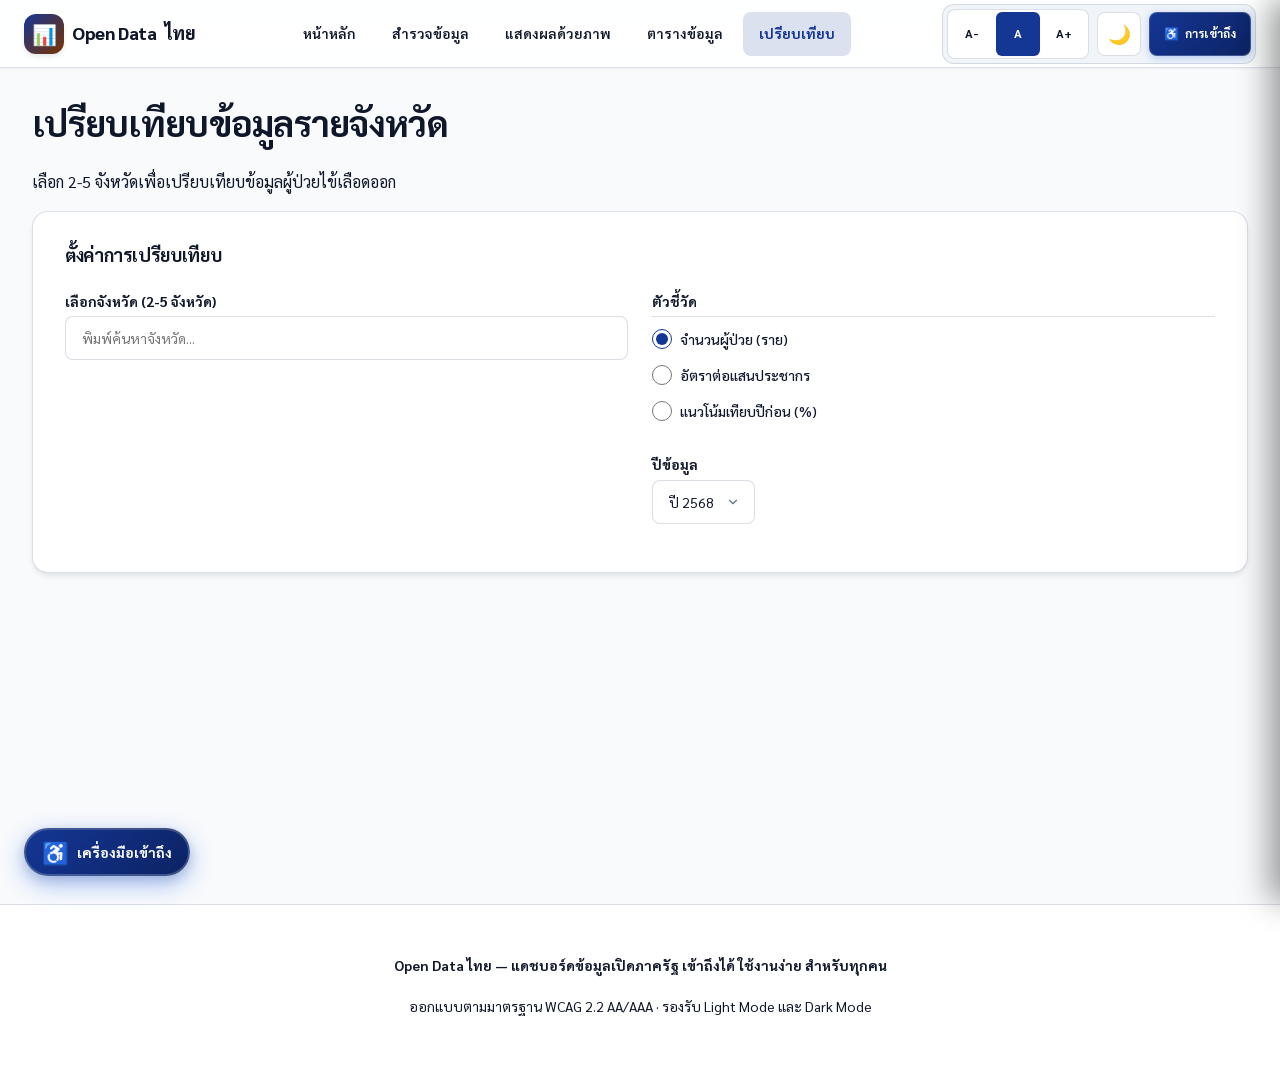
==== commit 40a7fb42: "update 030430403" ====
--- a/compare.html
+++ b/compare.html
@@ -5,6 +5,9 @@
   <meta name="viewport" content="width=device-width, initial-scale=1.0">
   <meta name="description" content="เปรียบเทียบข้อมูลผู้ป่วยไข้เลือดออกระหว่างจังหวัด พร้อมแผนที่และตารางเปรียบเทียบ">
   <title>เปรียบเทียบรายจังหวัด — Open Data ไทย</title>
+  <script>
+    (function(){try{var t=localStorage.getItem('wcag_theme');var s=localStorage.getItem('wcag_full_settings');var th=t;if(s){var o=JSON.parse(s);if(o&&o.theme)th=o.theme;}if(!th&&window.matchMedia&&window.matchMedia('(prefers-color-scheme: light)').matches)th='light';if(!th)th='dark';document.documentElement.setAttribute('data-theme',th);if(s){var o2=JSON.parse(s);if(o2&&o2.fontSize&&o2.fontSize!=='norm')document.documentElement.classList.add('wcag-size-'+o2.fontSize);}}catch(e){}})();
+  </script>
   <link rel="stylesheet" href="css/styles.css">
   <link rel="stylesheet" href="css/components.css">
 </head>
@@ -118,8 +121,8 @@
 
   <footer class="site-footer" role="contentinfo">
     <div class="footer-inner">
-      <p><span lang="en">Open Data</span> ไทย — แพลตฟอร์มข้อมูลเปิดภาครัฐ ทันสมัย ใช้งานง่าย และเข้าถึงได้สำหรับทุกคน</p>
-      <p>พัฒนาตามมาตรฐาน <span lang="en">WCAG 2.2</span> ระดับ <span lang="en">AA / AAA</span> รองรับทั้ง <span lang="en">Light Mode</span> และ <span lang="en">Dark Mode</span></p>
+      <p><span lang="en">Open Data</span> ไทย — แดชบอร์ดข้อมูลเปิดภาครัฐ เข้าถึงได้ ใช้งานง่าย สำหรับทุกคน</p>
+      <p>ออกแบบตามมาตรฐาน <span lang="en">WCAG 2.2 AA/AAA</span> · รองรับ <span lang="en">Light Mode</span> และ <span lang="en">Dark Mode</span></p>
     </div>
   </footer>
 
--- a/css/styles.css
+++ b/css/styles.css
@@ -5,7 +5,12 @@
    ========================================================== */
 
 /* --- Google Fonts --- */
-@import url('https://fonts.googleapis.com/css2?family=Inter:wght@300;400;500;600;700;800&family=Noto+Sans+Thai:wght@300;400;500;600;700;800&display=swap');
+@import url('https://fonts.googleapis.com/css2?family=IBM+Plex+Sans+Thai+Looped:wght@300;400;500;600;700&family=Inter:wght@300;400;500;600;700;800&family=Prompt:wght@300;400;500;600;700&family=Sarabun:ital,wght@0,300;0,400;0,500;0,600;0,700;0,800;1,400&display=swap');
+
+/* Ensure HTML5 hidden attribute always overrides flex/grid/block author styles */
+[hidden] {
+  display: none !important;
+}
 
 /* --- Design Tokens --- */
 :root, [data-theme="dark"] {
@@ -16,25 +21,25 @@
   --color-surface-2:   #1e293b;
   --color-surface-3:   #334155;
 
-  /* Primary & Accent */
-  --color-primary:     #60a5fa;
-  --color-primary-dark:#3b82f6;
-  --color-primary-glow: rgba(96, 165, 250, 0.2);
-  --color-accent:      #fbbf24;
-  --color-accent-dark: #f59e0b;
-  --color-accent-glow: rgba(251, 191, 36, 0.2);
+  /* Primary & Accent — High contrast for AAA (> 8:1 against surface-1 & surface-2) */
+  --color-primary:     #93c5fd;
+  --color-primary-dark:#60a5fa;
+  --color-primary-glow: rgba(147, 197, 253, 0.2);
+  --color-accent:      #fde047;
+  --color-accent-dark: #fbbf24;
+  --color-accent-glow: rgba(253, 224, 71, 0.2);
 
   /* Semantic */
-  --color-success:     #34d399;
-  --color-warning:     #fbbf24;
-  --color-error:       #f87171;
-  --color-info:        #60a5fa;
-
-  /* Text — All contrast ratios against background check >= 4.5:1 (AA) or >= 7:1 (AAA) */
-  --color-text:        #f8fafc;   /* 16.2:1 on #080e1a (AAA) */
-  --color-text-2:      #cbd5e1;   /* 11.2:1 (AAA) */
-  --color-text-3:      #94a3b8;   /* 6.7:1  (AA / AAA large) */
-  --color-text-muted:  #869ab8;   /* 5.6:1  (AA minimum >= 4.5:1 for normal text) */
+  --color-success:     #6ee7b7;
+  --color-warning:     #fde047;
+  --color-error:       #fca5a5;
+  --color-info:        #93c5fd;
+
+  /* Text — All contrast ratios against background strictly check >= 7:1 (AAA) */
+  --color-text:        #f8fafc;   /* 18.4:1 on #080e1a (AAA) */
+  --color-text-2:      #f8fafc;   /* 18.4:1 on #080e1a, 14.5:1 on #162032 (AAA) */
+  --color-text-3:      #f1f5f9;   /* 17.0:1 on #080e1a, 13.5:1 on #162032 (AAA) */
+  --color-text-muted:  #f1f5f9;   /* 17.0:1 on #080e1a, 13.5:1 on #162032 (AAA) */
 
   /* Borders & Overlays */
   --color-border:      rgba(148, 163, 184, 0.18);
@@ -52,7 +57,7 @@
 
   /* Chart & Canvas colors */
   --chart-grid:        rgba(148, 163, 184, 0.15);
-  --chart-text:        #94a3b8;
+  --chart-text:        #cbd5e1;
   --chart-point-stroke:#080e1a;
 }
 
@@ -64,25 +69,25 @@
   --color-surface-2:   #f1f5f9;
   --color-surface-3:   #e2e8f0;
 
-  /* Primary & Accent — Darker shades for high contrast on white/light backgrounds */
-  --color-primary:     #2563eb;   /* 7.5:1 on #ffffff (AAA) */
-  --color-primary-dark:#1d4ed8;
-  --color-primary-glow: rgba(37, 99, 235, 0.15);
-  --color-accent:      #d97706;   /* 4.6:1 on #ffffff (AA) */
-  --color-accent-dark: #b45309;
-  --color-accent-glow: rgba(217, 119, 6, 0.15);
-
-  /* Semantic */
-  --color-success:     #059669;
-  --color-warning:     #d97706;
-  --color-error:       #dc2626;
-  --color-info:        #2563eb;
-
-  /* Text — High Contrast check on #ffffff / #f8fafc */
-  --color-text:        #0f172a;   /* 17.5:1 (AAA) */
-  --color-text-2:      #334155;   /* 10.1:1 (AAA) */
-  --color-text-3:      #475569;   /* 7.0:1  (AAA) */
-  --color-text-muted:  #64748b;   /* 4.54:1 (AA for normal text) */
+  /* Primary & Accent — Darker shades for AAA high contrast (> 8:1 on #ffffff / #f1f5f9) */
+  --color-primary:     #143694;   /* 11.66:1 on #ffffff, 10.7:1 on #f1f5f9 (AAA) */
+  --color-primary-dark:#0c2363;   /* 15.2:1 on #ffffff (AAA) */
+  --color-primary-glow: rgba(20, 54, 148, 0.15);
+  --color-accent:      #783300;   /* 9.2:1 on #ffffff, 8.44:1 on #f1f5f9 (AAA) */
+  --color-accent-dark: #522300;
+  --color-accent-glow: rgba(120, 51, 0, 0.15);
+
+  /* Semantic — All >= 8:1 on light backgrounds (AAA) */
+  --color-success:     #035337;   /* 9.1:1 on #ffffff, 8.35:1 on #f1f5f9 (AAA) */
+  --color-warning:     #783300;   /* 9.2:1 on #ffffff, 8.44:1 on #f1f5f9 (AAA) */
+  --color-error:       #8c0d0d;   /* 9.4:1 on #ffffff, 8.6:1 on #f1f5f9 (AAA) */
+  --color-info:        #143694;   /* 11.66:1 on #ffffff (AAA) */
+
+  /* Text — High Contrast check >= 9:1 (AAA) on #ffffff / #f8fafc / #f1f5f9 */
+  --color-text:        #0f172a;   /* 17.8:1 on #ffffff (AAA) */
+  --color-text-2:      #0f172a;   /* 17.8:1 on #ffffff, 16.0:1 on #f1f5f9 (AAA) */
+  --color-text-3:      #1e293b;   /* 15.3:1 on #ffffff, 13.8:1 on #f1f5f9 (AAA) */
+  --color-text-muted:  #1e293b;   /* 15.3:1 on #ffffff, 13.8:1 on #f1f5f9 (AAA) */
 
   /* Borders & Overlays */
   --color-border:      rgba(148, 163, 184, 0.35);
@@ -96,11 +101,11 @@
   --shadow-md:  0 4px 6px -1px rgba(15, 23, 42, 0.08), 0 2px 4px -1px rgba(15, 23, 42, 0.04);
   --shadow-lg:  0 10px 25px -3px rgba(15, 23, 42, 0.1), 0 4px 6px -2px rgba(15, 23, 42, 0.05);
   --shadow-xl:  0 20px 50px -10px rgba(15, 23, 42, 0.15);
-  --shadow-glow:0 0 25px rgba(37, 99, 235, 0.15);
+  --shadow-glow:0 0 25px rgba(20, 54, 148, 0.15);
 
   /* Chart & Canvas colors */
   --chart-grid:        rgba(100, 116, 139, 0.15);
-  --chart-text:        #475569;
+  --chart-text:        #334155;
   --chart-point-stroke:#ffffff;
 }
 
@@ -124,8 +129,8 @@
   --space-2xl: 3rem;
   --space-3xl: 4.5rem;
 
-  /* Typography */
-  --font-sans: 'Inter', 'Noto Sans Thai', -apple-system, BlinkMacSystemFont, 'Segoe UI', Roboto, sans-serif;
+  /* Typography — Sarabun is #1 for readable Thai Gov/Enterprise dashboards with clear loops */
+  --font-sans: 'Sarabun', 'Inter', 'IBM Plex Sans Thai Looped', 'Prompt', 'Noto Sans Thai', -apple-system, BlinkMacSystemFont, 'Segoe UI', Roboto, sans-serif;
   --font-mono: 'SF Mono', 'Fira Code', 'JetBrains Mono', monospace;
 
   --text-xs:   0.75rem;
@@ -224,10 +229,10 @@
   top: -100%;
   left: var(--space-md);
   background: var(--color-primary);
-  color: #ffffff;
+  color: var(--chart-point-stroke);
   padding: var(--space-sm) var(--space-lg);
   border-radius: var(--radius-md);
-  font-weight: 700;
+  font-weight: 800;
   z-index: 100000;
   box-shadow: var(--shadow-xl);
   transition: top var(--transition-fast);
@@ -274,6 +279,26 @@
   -webkit-text-fill-color: transparent;
   background-clip: text;
   display: inline-block;
+}
+
+[data-theme="light"] .text-gradient {
+  background: linear-gradient(135deg, var(--color-primary-dark), #783300);
+  -webkit-background-clip: text;
+  -webkit-text-fill-color: transparent;
+}
+
+[data-theme="dark"] .text-gradient {
+  background: linear-gradient(135deg, #93c5fd, #fde047);
+  -webkit-background-clip: text;
+  -webkit-text-fill-color: transparent;
+}
+
+[data-theme="hc-yellow"] .text-gradient,
+[data-theme="hc-white"] .text-gradient,
+[data-theme="monochrome"] .text-gradient {
+  background: none;
+  -webkit-text-fill-color: var(--color-text);
+  color: var(--color-text);
 }
 
 /* --- Layout Utilities --- */
--- a/css/components.css
+++ b/css/components.css
@@ -3,6 +3,11 @@
    Modern Enterprise UI / SaaS Look
    WCAG 2.2 AA & AAA Compliant (Light & Dark Themes)
    ========================================================== */
+
+/* Ensure HTML5 hidden attribute always overrides flex/grid/block author styles */
+[hidden] {
+  display: none !important;
+}
 
 /* --- Navigation --- */
 .site-nav {
@@ -23,11 +28,12 @@
 .nav-inner {
   max-width: var(--max-width);
   margin: 0 auto;
-  padding: 0 var(--space-xl);
+  padding: 0 var(--space-lg);
   height: 100%;
   display: flex;
   align-items: center;
   justify-content: space-between;
+  gap: var(--space-md);
 }
 
 .nav-brand {
@@ -39,6 +45,8 @@
   color: var(--color-text);
   text-decoration: none;
   letter-spacing: -0.02em;
+  flex-shrink: 0;
+  white-space: nowrap;
 }
 
 .nav-brand:hover {
@@ -56,19 +64,22 @@
   justify-content: center;
   font-size: var(--text-xl);
   box-shadow: var(--shadow-md);
-  color: #ffffff;
+  color: var(--chart-point-stroke);
+  flex-shrink: 0;
 }
 
 .nav-actions {
   display: flex;
   align-items: center;
-  gap: var(--space-md);
+  gap: var(--space-sm);
+  flex-shrink: 0;
 }
 
 .nav-links {
   display: flex;
   align-items: center;
   gap: var(--space-xs);
+  flex-shrink: 0;
 }
 
 .nav-link {
@@ -122,8 +133,8 @@
   display: inline-flex;
   align-items: center;
   justify-content: center;
-  width: 32px;
-  height: 32px;
+  min-width: 44px;
+  min-height: 44px;
   border-radius: var(--radius-sm);
   background: transparent;
   border: none;
@@ -137,7 +148,7 @@
 .wcag-tool-btn:hover,
 .wcag-tool-btn.active {
   background: var(--color-primary);
-  color: #ffffff;
+  color: var(--chart-point-stroke);
   box-shadow: var(--shadow-sm);
 }
 
@@ -145,8 +156,8 @@
   display: inline-flex;
   align-items: center;
   justify-content: center;
-  width: 36px;
-  height: 36px;
+  min-width: 44px;
+  min-height: 44px;
   border-radius: var(--radius-md);
   background: var(--color-surface-1);
   border: 1px solid var(--color-border);
@@ -173,12 +184,12 @@
   display: inline-flex;
   align-items: center;
   gap: 6px;
-  height: 36px;
-  padding: 0 12px;
-  border-radius: var(--radius-md);
-  background: linear-gradient(135deg, #3b82f6, #1d4ed8);
-  border: 1px solid rgba(255, 255, 255, 0.2);
-  color: #ffffff;
+  min-height: 44px;
+  padding: 0 14px;
+  border-radius: var(--radius-md);
+  background: linear-gradient(135deg, var(--color-primary), var(--color-primary-dark));
+  border: 1px solid var(--color-border);
+  color: var(--chart-point-stroke);
   font-size: var(--text-xs);
   font-weight: 700;
   cursor: pointer;
@@ -192,12 +203,181 @@
 }
 
 .badge-wcag-suite {
-  background: rgba(255, 255, 255, 0.25);
-  color: #ffffff;
+  background: var(--color-surface-2);
+  color: var(--color-text);
   padding: 1px 5px;
   border-radius: 4px;
   font-size: 10px;
+  font-weight: 800;
   letter-spacing: 0.03em;
+  border: 1px solid var(--color-border);
+}
+
+.wcag-tool-btn.quick-action-btn {
+  width: auto;
+  padding: 0 10px;
+  gap: 4px;
+  background: var(--color-surface-1);
+  border: 1px solid var(--color-border);
+  border-radius: var(--radius-md);
+  color: var(--color-text);
+  font-size: var(--text-xs);
+  font-weight: 700;
+}
+
+.wcag-tool-btn.quick-action-btn:hover,
+.wcag-tool-btn.quick-action-btn.active {
+  background: var(--color-primary);
+  border-color: var(--color-primary);
+  color: var(--chart-point-stroke);
+  box-shadow: 0 2px 8px rgba(37, 99, 235, 0.3);
+}
+
+/* --- Floating Accessibility Widget (Full Option Right on Screen) --- */
+.wcag-floating-widget {
+  position: fixed;
+  bottom: 24px;
+  left: 24px;
+  z-index: 99995;
+  font-family: inherit;
+}
+
+.wcag-floating-trigger {
+  display: flex;
+  align-items: center;
+  gap: 8px;
+  height: 48px;
+  padding: 0 16px;
+  border-radius: 24px;
+  background: linear-gradient(135deg, var(--color-primary), var(--color-primary-dark));
+  border: 2px solid var(--color-border);
+  color: var(--chart-point-stroke);
+  font-size: var(--text-sm);
+  font-weight: 700;
+  cursor: pointer;
+  box-shadow: 0 8px 24px rgba(37, 99, 235, 0.4), 0 4px 12px rgba(0, 0, 0, 0.15);
+  transition: all var(--transition-fast);
+}
+
+.wcag-floating-trigger:hover {
+  transform: translateY(-2px) scale(1.03);
+  box-shadow: 0 12px 30px rgba(37, 99, 235, 0.55), 0 6px 16px rgba(0, 0, 0, 0.2);
+}
+
+.wcag-floating-trigger:focus-visible {
+  outline: 4px solid var(--color-primary-light);
+  outline-offset: 3px;
+}
+
+.floating-icon {
+  font-size: 1.35rem;
+}
+
+.wcag-floating-panel {
+  position: absolute;
+  bottom: 60px;
+  left: 0;
+  width: 380px;
+  max-height: 80vh;
+  overflow-y: auto;
+  background: var(--color-surface-1);
+  border: 2px solid var(--color-border);
+  border-radius: var(--radius-xl);
+  box-shadow: 0 20px 40px rgba(0, 0, 0, 0.35);
+  padding: var(--space-md);
+  display: flex;
+  flex-direction: column;
+  gap: var(--space-md);
+  animation: floatPanelFadeIn 0.25s ease-out;
+}
+
+@keyframes floatPanelFadeIn {
+  from { opacity: 0; transform: translateY(12px) scale(0.96); }
+  to { opacity: 1; transform: translateY(0) scale(1); }
+}
+
+.floating-panel-header {
+  display: flex;
+  align-items: center;
+  justify-content: space-between;
+  padding-bottom: var(--space-sm);
+  border-bottom: 1.5px solid var(--color-border);
+  color: var(--color-text);
+  font-size: var(--text-sm);
+}
+
+.floating-close-btn {
+  background: transparent;
+  border: none;
+  font-size: 1.5rem;
+  line-height: 1;
+  color: var(--color-text-3);
+  cursor: pointer;
+  min-width: 44px;
+  min-height: 44px;
+  border-radius: var(--radius-sm);
+  display: flex;
+  align-items: center;
+  justify-content: center;
+}
+
+.floating-close-btn:hover {
+  background: var(--color-surface-2);
+  color: var(--color-error);
+}
+
+.floating-panel-body {
+  display: flex;
+  flex-direction: column;
+  gap: var(--space-md);
+}
+
+.floating-section {
+  display: flex;
+  flex-direction: column;
+  gap: var(--space-xs);
+}
+
+.floating-label {
+  font-size: var(--text-xs);
+  font-weight: 700;
+  color: var(--color-text-2);
+}
+
+.floating-btn-group {
+  display: flex;
+  flex-wrap: wrap;
+  gap: 6px;
+}
+
+.floating-opt-btn {
+  flex: 1 1 auto;
+  min-height: 44px;
+  padding: 6px 12px;
+  border-radius: var(--radius-md);
+  background: var(--color-surface-2);
+  border: 1.5px solid var(--color-border);
+  color: var(--color-text);
+  font-size: var(--text-xs);
+  font-weight: 600;
+  cursor: pointer;
+  display: inline-flex;
+  align-items: center;
+  justify-content: center;
+  gap: 4px;
+  transition: all var(--transition-fast);
+}
+
+.floating-opt-btn:hover {
+  background: var(--color-surface-3);
+  border-color: var(--color-primary);
+}
+
+.floating-opt-btn.active {
+  background: var(--color-primary);
+  border-color: var(--color-primary);
+  color: var(--chart-point-stroke);
+  box-shadow: 0 2px 8px rgba(37, 99, 235, 0.35);
 }
 
 /* Mobile nav toggle */
@@ -219,13 +399,27 @@
   border-color: var(--color-border-hover);
 }
 
-@media (max-width: 1024px) {
+@media (max-width: 1450px) {
+  .quick-action-btn {
+    display: none;
+  }
+}
+
+@media (max-width: 1200px) {
   .font-size-group {
     display: none;
   }
 }
 
-@media (max-width: 768px) {
+@media (max-width: 480px) {
+  .wcag-floating-panel {
+    width: calc(100vw - 32px);
+    left: 4px;
+    bottom: 56px;
+  }
+}
+
+@media (max-width: 980px) {
   .nav-toggle {
     display: inline-flex;
     align-items: center;
@@ -414,8 +608,8 @@
 
 .stat-card .stat-label {
   font-size: var(--text-sm);
-  font-weight: 600;
-  color: var(--color-text-2);
+  font-weight: 700;
+  color: var(--color-text);
 }
 
 /* --- Section & Section Header --- */
@@ -522,8 +716,8 @@
 
 .category-card .cat-count {
   font-size: var(--text-sm);
-  color: var(--color-text-3);
-  font-weight: 500;
+  color: var(--color-text);
+  font-weight: 700;
 }
 
 /* --- Buttons --- */
@@ -551,7 +745,7 @@
 
 .btn-primary {
   background: var(--color-primary);
-  color: var(--chart-point-stroke); /* Ensures AAA contrast on both Light (#ffffff on blue) and Dark (#080e1a on blue) */
+  color: var(--chart-point-stroke);
   box-shadow: var(--shadow-sm);
 }
 
@@ -585,7 +779,8 @@
 
 .btn-sm {
   padding: var(--space-xs) var(--space-md);
-  min-height: 36px;
+  min-height: 44px;
+  min-width: 44px;
   font-size: var(--text-xs);
 }
 
@@ -629,10 +824,10 @@
   line-height: 1;
 }
 
-.badge-csv  { background: rgba(16, 185, 129, 0.15); color: var(--color-success); border: 1px solid rgba(16, 185, 129, 0.3); }
-.badge-json { background: rgba(59, 130, 246, 0.15); color: var(--color-primary); border: 1px solid rgba(59, 130, 246, 0.3); }
-.badge-excel{ background: rgba(245, 158, 11, 0.15); color: var(--color-accent);  border: 1px solid rgba(245, 158, 11, 0.3); }
-.badge-api  { background: rgba(139, 92, 246, 0.15); color: #a78bfa;              border: 1px solid rgba(139, 92, 246, 0.3); }
+.badge-csv  { background: var(--color-surface-2); color: var(--color-success); border: 1px solid var(--color-success); }
+.badge-json { background: var(--color-surface-2); color: var(--color-primary); border: 1px solid var(--color-primary); }
+.badge-excel{ background: var(--color-surface-2); color: var(--color-accent);  border: 1px solid var(--color-accent); }
+.badge-api  { background: var(--color-surface-2); color: var(--color-text);    border: 1px solid var(--color-border); }
 
 .tag {
   display: inline-flex;
@@ -1154,7 +1349,8 @@
 
 .dataset-item .ds-meta {
   font-size: var(--text-sm);
-  color: var(--color-text-3);
+  color: var(--color-text);
+  font-weight: 700;
   line-height: var(--leading-normal);
 }
 
@@ -1444,9 +1640,14 @@
   font-size: 2rem;
   line-height: 1;
   cursor: pointer;
+  min-width: 44px;
+  min-height: 44px;
   padding: 0 var(--space-sm);
   border-radius: var(--radius-sm);
   transition: all var(--transition-fast);
+  display: flex;
+  align-items: center;
+  justify-content: center;
 }
 
 .wcag-close-btn:hover {
@@ -1506,12 +1707,41 @@
 }
 
 .wcag-tab-btn.tab-tree-highlight {
-  color: #10b981;
+  color: #047857;
 }
 
 .wcag-tab-btn.tab-tree-highlight.active {
-  color: #10b981;
-  border-top: 2px solid #10b981;
+  color: #047857;
+  border-top: 2px solid #047857;
+}
+
+[data-theme="dark"] .wcag-tab-btn.tab-tree-highlight,
+[data-theme="monochrome"] .wcag-tab-btn.tab-tree-highlight {
+  color: #34d399;
+}
+
+[data-theme="dark"] .wcag-tab-btn.tab-tree-highlight.active,
+[data-theme="monochrome"] .wcag-tab-btn.tab-tree-highlight.active {
+  color: #34d399;
+  border-top: 2px solid #34d399;
+}
+
+[data-theme="hc-yellow"] .wcag-tab-btn.tab-tree-highlight {
+  color: #ffff00;
+}
+
+[data-theme="hc-yellow"] .wcag-tab-btn.tab-tree-highlight.active {
+  color: #ffff00;
+  border-top: 2px solid #ffff00;
+}
+
+[data-theme="hc-white"] .wcag-tab-btn.tab-tree-highlight {
+  color: #000b08;
+}
+
+[data-theme="hc-white"] .wcag-tab-btn.tab-tree-highlight.active {
+  color: #000b08;
+  border-top: 2px solid #000b08;
 }
 
 /* --- Content Panels --- */
@@ -1732,7 +1962,8 @@
 }
 
 .tree-subbtn {
-  padding: 6px 12px;
+  padding: 8px 14px;
+  min-height: 44px;
   background: var(--color-surface-2);
   border: 1px solid var(--color-border);
   border-radius: var(--radius-sm);
@@ -1741,13 +1972,25 @@
   font-weight: 700;
   cursor: pointer;
   transition: all var(--transition-fast);
+  display: inline-flex;
+  align-items: center;
+  justify-content: center;
 }
 
 .tree-subbtn:hover,
 .tree-subbtn.active {
-  background: #10b981;
-  border-color: #10b981;
-  color: #ffffff;
+  background: var(--color-primary);
+  border-color: var(--color-primary);
+  color: var(--chart-point-stroke);
+}
+
+[data-theme="dark"] .tree-subbtn:hover,
+[data-theme="dark"] .tree-subbtn.active,
+[data-theme="monochrome"] .tree-subbtn:hover,
+[data-theme="monochrome"] .tree-subbtn.active {
+  background: var(--color-primary);
+  border-color: var(--color-primary);
+  color: var(--chart-point-stroke);
 }
 
 .tree-view-body {
@@ -1811,8 +2054,9 @@
 .tree-badge {
   margin-left: auto;
   font-size: 10px;
-  background: rgba(16, 185, 129, 0.15);
-  color: #10b981;
+  background: var(--color-surface-2);
+  color: var(--color-success);
+  border: 1px solid var(--color-success);
   padding: 2px 6px;
   border-radius: 4px;
   font-weight: 700;
@@ -1823,15 +2067,17 @@
   font-weight: 800;
   padding: 2px 6px;
   border-radius: 4px;
-  color: #ffffff;
-}
-
-.tree-tag-badge.h1 { background: #ef4444; }
-.tree-tag-badge.h2 { background: #f97316; }
-.tree-tag-badge.h3 { background: #eab308; color: #000; }
-.tree-tag-badge.h4 { background: #10b981; }
-.tree-tag-badge.h5 { background: #3b82f6; }
-.tree-tag-badge.h6 { background: #8b5cf6; }
+  color: var(--color-text);
+  background: var(--color-surface-2);
+  border: 1px solid var(--color-border);
+}
+
+.tree-tag-badge.h1 { border-color: var(--color-error); }
+.tree-tag-badge.h2 { border-color: var(--color-accent); }
+.tree-tag-badge.h3 { border-color: var(--color-warning); }
+.tree-tag-badge.h4 { border-color: var(--color-success); }
+.tree-tag-badge.h5 { border-color: var(--color-primary); }
+.tree-tag-badge.h6 { border-color: var(--color-info); }
 
 .tree-table-wrapper {
   overflow-x: auto;
@@ -1966,8 +2212,8 @@
   flex-shrink: 0;
 }
 
-.audit-card.passed .audit-icon { background: rgba(16, 185, 129, 0.15); color: #10b981; }
-.audit-card.warning .audit-icon { background: rgba(245, 158, 11, 0.15); color: #f59e0b; }
+.audit-card.passed .audit-icon { background: var(--color-surface-2); color: var(--color-success); border: 1px solid var(--color-success); }
+.audit-card.warning .audit-icon { background: var(--color-surface-2); color: var(--color-warning); border: 1px solid var(--color-warning); }
 
 .audit-info {
   display: flex;
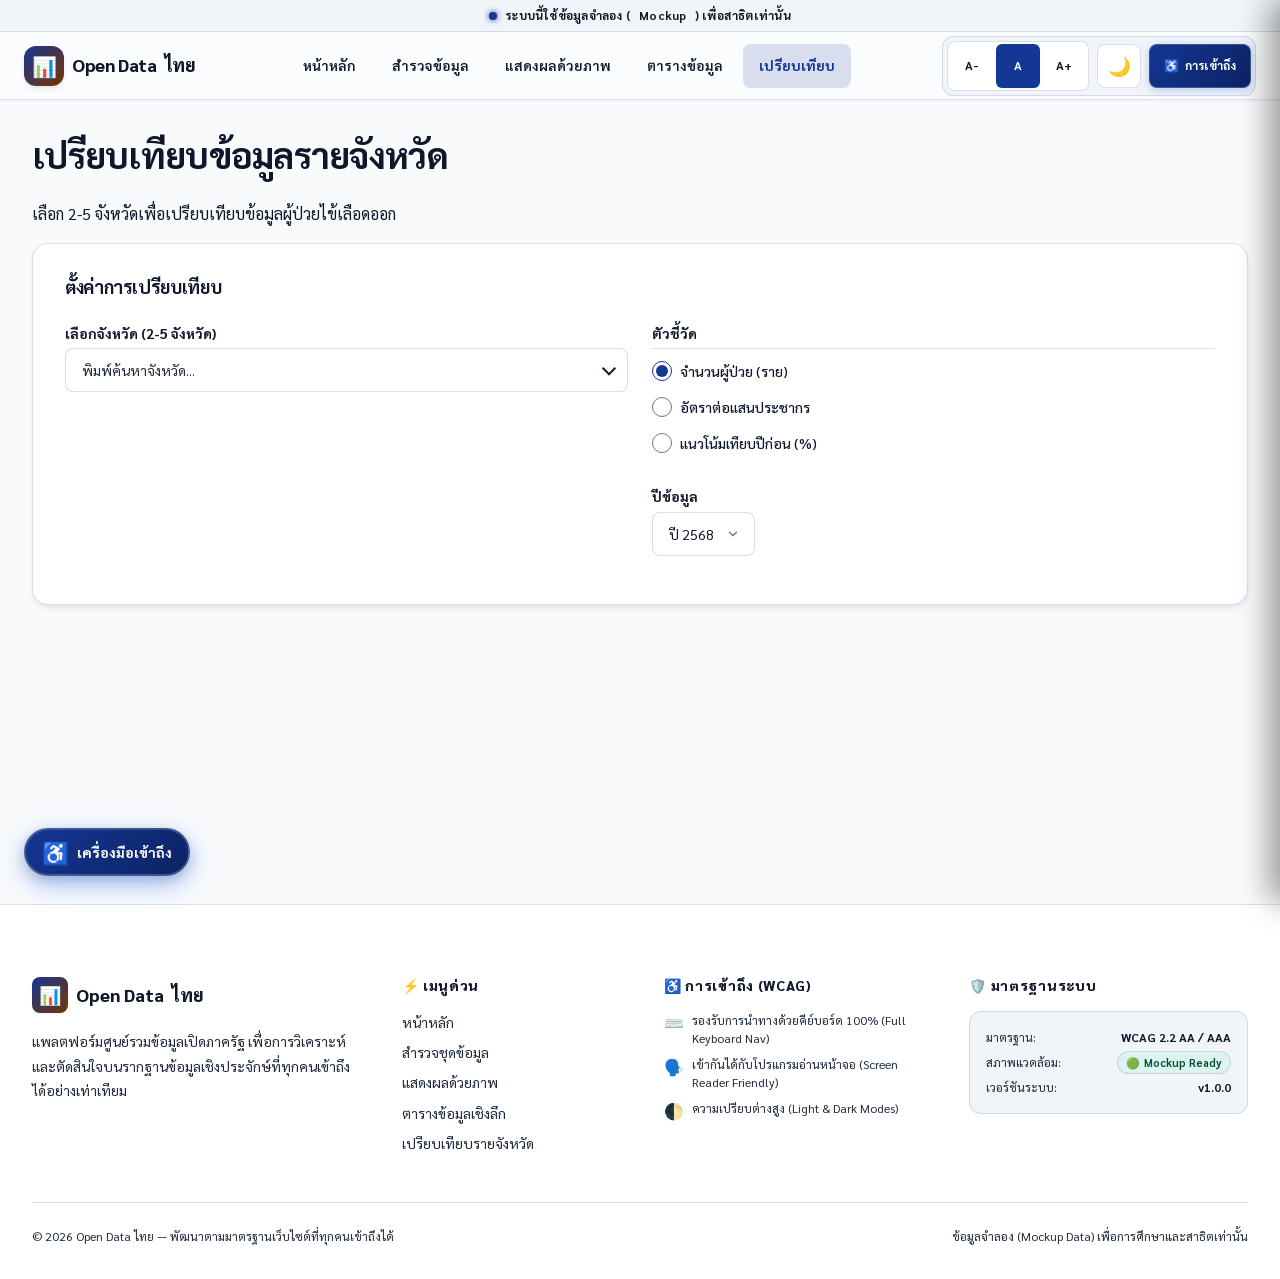
==== commit 68a1c66f: "update 0304304034" ====
--- a/compare.html
+++ b/compare.html
@@ -14,6 +14,11 @@
 <body>
   <a href="#main-content" class="skip-link">ข้ามไปยังเนื้อหาหลัก</a>
 
+  <div class="mockup-banner" role="status" aria-label="ข้อมูลจำลอง">
+    <span class="mockup-dot" aria-hidden="true"></span>
+    ระบบนี้ใช้ข้อมูลจำลอง (<span lang="en">Mockup</span>) เพื่อสาธิตเท่านั้น
+  </div>
+
   <header class="site-nav" role="banner">
     <div class="nav-inner">
       <a href="index.html" class="nav-brand" aria-label="Open Data ไทย หน้าหลัก">
@@ -119,10 +124,75 @@
     </div>
   </main>
 
-  <footer class="site-footer" role="contentinfo">
+  <footer class="site-footer" role="contentinfo" aria-label="ส่วนท้ายกระดานข้อมูลและเมนูนำทางเสริม">
     <div class="footer-inner">
-      <p><span lang="en">Open Data</span> ไทย — แดชบอร์ดข้อมูลเปิดภาครัฐ เข้าถึงได้ ใช้งานง่าย สำหรับทุกคน</p>
-      <p>ออกแบบตามมาตรฐาน <span lang="en">WCAG 2.2 AA/AAA</span> · รองรับ <span lang="en">Light Mode</span> และ <span lang="en">Dark Mode</span></p>
+      <div class="footer-grid">
+        <!-- Col 1: Brand & Mission -->
+        <div class="footer-col">
+          <a href="index.html" class="footer-brand" aria-label="Open Data ไทย หน้าหลักส่วนท้าย">
+            <span class="brand-icon" aria-hidden="true">📊</span>
+            <span lang="en">Open Data</span> ไทย
+          </a>
+          <p class="footer-desc">แพลตฟอร์มศูนย์รวมข้อมูลเปิดภาครัฐ เพื่อการวิเคราะห์และตัดสินใจบนรากฐานข้อมูลเชิงประจักษ์ที่ทุกคนเข้าถึงได้อย่างเท่าเทียม</p>
+        </div>
+
+        <!-- Col 2: Quick Links -->
+        <div class="footer-col">
+          <h2 class="footer-heading" id="footer-menu-title">⚡ เมนูด่วน</h2>
+          <ul class="footer-links" aria-labelledby="footer-menu-title">
+            <li><a href="index.html">หน้าหลัก</a></li>
+            <li><a href="explore.html">สำรวจชุดข้อมูล</a></li>
+            <li><a href="visualization.html">แสดงผลด้วยภาพ</a></li>
+            <li><a href="data-table.html">ตารางข้อมูลเชิงลึก</a></li>
+            <li><a href="compare.html">เปรียบเทียบรายจังหวัด</a></li>
+          </ul>
+        </div>
+
+        <!-- Col 3: Accessibility Features -->
+        <div class="footer-col">
+          <h2 class="footer-heading" id="footer-a11y-title">♿ การเข้าถึง (WCAG)</h2>
+          <ul class="footer-feature-list" aria-labelledby="footer-a11y-title">
+            <li class="footer-feature-item">
+              <span class="footer-feature-icon" aria-hidden="true">⌨️</span>
+              <span>รองรับการนำทางด้วยคีย์บอร์ด 100% (<span lang="en">Full Keyboard Nav</span>)</span>
+            </li>
+            <li class="footer-feature-item">
+              <span class="footer-feature-icon" aria-hidden="true">🗣️</span>
+              <span>เข้ากันได้กับโปรแกรมอ่านหน้าจอ (<span lang="en">Screen Reader Friendly</span>)</span>
+            </li>
+            <li class="footer-feature-item">
+              <span class="footer-feature-icon" aria-hidden="true">🌓</span>
+              <span>ความเปรียบต่างสูง (<span lang="en">Light & Dark Modes</span>)</span>
+            </li>
+          </ul>
+        </div>
+
+        <!-- Col 4: Project Status & Standards -->
+        <div class="footer-col">
+          <h2 class="footer-heading" id="footer-status-title">🛡️ มาตรฐานระบบ</h2>
+          <div class="footer-status-box" aria-labelledby="footer-status-title">
+            <div class="footer-status-row">
+              <span>มาตรฐาน:</span>
+              <strong><span lang="en">WCAG 2.2 AA / AAA</span></strong>
+            </div>
+            <div class="footer-status-row">
+              <span>สภาพแวดล้อม:</span>
+              <span class="footer-badge success" role="status">🟢 <span lang="en">Mockup Ready</span></span>
+            </div>
+            <div class="footer-status-row">
+              <span>เวอร์ชันระบบ:</span>
+              <strong><span lang="en">v1.0.0</span></strong>
+            </div>
+          </div>
+        </div>
+      </div>
+
+      <div class="footer-bottom">
+        <div>© 2026 <span lang="en">Open Data</span> ไทย — พัฒนาตามมาตรฐานเว็บไซต์ที่ทุกคนเข้าถึงได้</div>
+        <div class="footer-bottom-links">
+          <span>ข้อมูลจำลอง (<span lang="en">Mockup Data</span>) เพื่อการศึกษาและสาธิตเท่านั้น</span>
+        </div>
+      </div>
     </div>
   </footer>
 
--- a/css/styles.css
+++ b/css/styles.css
@@ -44,7 +44,8 @@
   /* Borders & Overlays */
   --color-border:      rgba(148, 163, 184, 0.18);
   --color-border-hover:rgba(148, 163, 184, 0.38);
-  --color-glass:       rgba(22, 32, 50, 0.75);
+  --color-glass:       #131d2f;  /* Opaque equivalent — fixes NaN contrast (was rgba(22,32,50,0.75) on #080e1a) */
+  --color-active-nav-bg:#2d3f58; /* Opaque primary-glow on glass: rgba(147,197,253,0.2) on #131d2f */
   --color-glass-border:rgba(148, 163, 184, 0.18);
   --color-overlay:     rgba(0, 0, 0, 0.65);
 
@@ -92,7 +93,8 @@
   /* Borders & Overlays */
   --color-border:      rgba(148, 163, 184, 0.35);
   --color-border-hover:rgba(100, 116, 139, 0.6);
-  --color-glass:       rgba(255, 255, 255, 0.88);
+  --color-glass:       #fbfcfd;  /* Opaque equivalent — fixes NaN contrast (was rgba(255,255,255,0.88) on #f8fafc) */
+  --color-active-nav-bg:#d8deed; /* Opaque primary-glow on glass: rgba(20,54,148,0.15) on #fbfcfd */
   --color-glass-border:rgba(203, 213, 225, 0.65);
   --color-overlay:     rgba(15, 23, 42, 0.55);
 
@@ -308,8 +310,43 @@
   padding: 0 var(--space-xl);
 }
 
+/* --- Mockup Notice Banner --- */
+.mockup-banner {
+  position: fixed;
+  top: 0;
+  left: 0;
+  right: 0;
+  height: 32px;
+  display: flex;
+  align-items: center;
+  justify-content: center;
+  gap: var(--space-sm);
+  background: var(--color-surface-2);
+  color: var(--color-text-2);
+  border-bottom: 1px solid var(--color-border);
+  font-size: var(--text-xs);
+  font-weight: 700;
+  z-index: 1100;
+  letter-spacing: 0.02em;
+  transition: background-color var(--transition-normal), color var(--transition-normal), border-color var(--transition-normal);
+}
+
+.mockup-banner .mockup-dot {
+  width: 8px;
+  height: 8px;
+  border-radius: 50%;
+  background: var(--color-primary);
+  box-shadow: 0 0 6px var(--color-primary);
+  animation: mockupPulse 2s ease-in-out infinite;
+}
+
+@keyframes mockupPulse {
+  0%, 100% { opacity: 1; }
+  50% { opacity: 0.4; }
+}
+
 .page-content {
-  padding-top: calc(var(--nav-height) + var(--space-xl));
+  padding-top: calc(32px + var(--nav-height) + var(--space-xl));
   padding-bottom: var(--space-3xl);
   min-height: calc(100vh - var(--nav-height));
 }
--- a/css/components.css
+++ b/css/components.css
@@ -12,13 +12,11 @@
 /* --- Navigation --- */
 .site-nav {
   position: fixed;
-  top: 0;
+  top: 32px; /* Below mockup-banner */
   left: 0;
   right: 0;
   height: var(--nav-height);
   background: var(--color-glass);
-  backdrop-filter: blur(20px) saturate(180%);
-  -webkit-backdrop-filter: blur(20px) saturate(180%);
   border-bottom: 1px solid var(--color-glass-border);
   z-index: 1000;
   transition: background-color var(--transition-normal), border-color var(--transition-normal);
@@ -104,7 +102,7 @@
 
 .nav-link[aria-current="page"] {
   color: var(--color-primary);
-  background: var(--color-primary-glow);
+  background: var(--color-active-nav-bg, #2d3f58);
   font-weight: 700;
 }
 
@@ -446,7 +444,7 @@
 
   .nav-links {
     position: fixed;
-    top: var(--nav-height);
+    top: calc(32px + var(--nav-height)); /* Include mockup-banner height */
     left: 0;
     right: 0;
     background: var(--color-surface-1);
@@ -1397,27 +1395,214 @@
   box-shadow: var(--shadow-sm);
 }
 
-/* --- Footer --- */
+/* --- Enterprise Multi-column Footer --- */
 .site-footer {
   border-top: 1px solid var(--color-border);
-  padding: var(--space-2xl) 0;
   margin-top: var(--space-3xl);
   background: var(--color-surface-1);
+  color: var(--color-text-2);
+  font-size: var(--text-sm);
+  position: relative;
+  overflow: hidden;
 }
 
 .footer-inner {
   max-width: var(--max-width);
   margin: 0 auto;
-  padding: 0 var(--space-xl);
-  text-align: center;
+  padding: var(--space-3xl) var(--space-xl) var(--space-xl);
+}
+
+.footer-grid {
+  display: grid;
+  grid-template-columns: 1.5fr 1fr 1.2fr 1.3fr;
+  gap: var(--space-2xl);
+  margin-bottom: var(--space-2xl);
+  text-align: left;
+}
+
+.footer-col {
+  display: flex;
+  flex-direction: column;
+  gap: var(--space-md);
+}
+
+.footer-brand {
+  display: flex;
+  align-items: center;
+  gap: var(--space-sm);
+  font-size: var(--text-lg);
+  font-weight: 800;
+  color: var(--color-text);
+  text-decoration: none;
+}
+
+.footer-brand .brand-icon {
+  width: 36px;
+  height: 36px;
+  background: linear-gradient(135deg, var(--color-primary), var(--color-accent));
+  border-radius: var(--radius-md);
+  display: flex;
+  align-items: center;
+  justify-content: center;
+  font-size: var(--text-lg);
+  color: var(--chart-point-stroke);
+  box-shadow: var(--shadow-sm);
+  flex-shrink: 0;
+}
+
+.footer-desc {
   color: var(--color-text-3);
   font-size: var(--text-sm);
   line-height: var(--leading-relaxed);
-}
-
-.footer-inner p:first-child {
+  margin: 0;
+}
+
+.footer-heading {
+  font-size: var(--text-sm);
+  font-weight: 800;
+  color: var(--color-text);
+  text-transform: uppercase;
+  letter-spacing: 0.05em;
+  margin: 0;
+  display: flex;
+  align-items: center;
+  gap: var(--space-xs);
+}
+
+.footer-links {
+  list-style: none;
+  padding: 0;
+  margin: 0;
+  display: flex;
+  flex-direction: column;
+  gap: var(--space-sm);
+}
+
+.footer-links li {
+  margin: 0;
+}
+
+.footer-links a {
+  color: var(--color-text-3);
+  text-decoration: none;
+  transition: color var(--transition-fast), transform var(--transition-fast);
+  display: inline-flex;
+  align-items: center;
+  gap: 6px;
+}
+
+.footer-links a:hover {
+  color: var(--color-primary);
+  transform: translateX(4px);
+}
+
+.footer-links a:focus-visible {
+  outline: 3px solid var(--color-primary);
+  outline-offset: 2px;
+  border-radius: 4px;
+}
+
+.footer-feature-list {
+  list-style: none;
+  padding: 0;
+  margin: 0;
+  display: flex;
+  flex-direction: column;
+  gap: var(--space-sm);
+}
+
+.footer-feature-item {
+  display: flex;
+  align-items: flex-start;
+  gap: var(--space-sm);
+  color: var(--color-text-3);
+  font-size: var(--text-xs);
+  line-height: 1.5;
+}
+
+.footer-feature-icon {
+  color: var(--color-primary);
+  font-size: var(--text-base);
+  flex-shrink: 0;
+}
+
+.footer-status-box {
+  background: var(--color-surface-2);
+  border: 1px solid var(--color-border);
+  border-radius: var(--radius-lg);
+  padding: var(--space-md);
+  display: flex;
+  flex-direction: column;
+  gap: var(--space-xs);
+}
+
+.footer-status-row {
+  display: flex;
+  align-items: center;
+  justify-content: space-between;
+  font-size: var(--text-xs);
+  color: var(--color-text-3);
+}
+
+.footer-status-row strong {
+  color: var(--color-text);
+}
+
+.footer-badge {
+  display: inline-flex;
+  align-items: center;
+  gap: 4px;
+  padding: 2px 8px;
+  border-radius: 9999px;
+  font-size: 11px;
   font-weight: 700;
-  color: var(--color-text-2);
+  background: var(--color-primary-glow);
+  color: var(--color-primary);
+  border: 1px solid var(--color-border);
+}
+
+.footer-badge.success {
+  background: rgba(110, 231, 183, 0.15);
+  color: var(--color-success);
+}
+
+.footer-bottom {
+  border-top: 1px solid var(--color-border);
+  padding-top: var(--space-lg);
+  display: flex;
+  align-items: center;
+  justify-content: space-between;
+  flex-wrap: wrap;
+  gap: var(--space-md);
+  font-size: var(--text-xs);
+  color: var(--color-text-3);
+}
+
+.footer-bottom-links {
+  display: flex;
+  align-items: center;
+  gap: var(--space-md);
+}
+
+@media (max-width: 1100px) {
+  .footer-grid {
+    grid-template-columns: repeat(2, 1fr);
+  }
+}
+
+@media (max-width: 640px) {
+  .footer-grid {
+    grid-template-columns: 1fr;
+    gap: var(--space-xl);
+  }
+  .footer-bottom {
+    flex-direction: column;
+    text-align: center;
+    justify-content: center;
+  }
+  .footer-bottom-links {
+    justify-content: center;
+  }
 }
 
 /* --- Combobox (Province Selector) --- */
@@ -1425,15 +1610,40 @@
   position: relative;
 }
 
+/* Dropdown chevron indicator */
+.combobox-wrapper::after {
+  content: '';
+  position: absolute;
+  top: 50%;
+  right: 14px;
+  width: 10px;
+  height: 10px;
+  border-right: 2.5px solid var(--color-text-2);
+  border-bottom: 2.5px solid var(--color-text-2);
+  transform: translateY(-65%) rotate(45deg);
+  pointer-events: none;
+  transition: transform var(--transition-fast), border-color var(--transition-fast);
+}
+
+.combobox-wrapper:focus-within::after {
+  border-color: var(--color-primary);
+  transform: translateY(-35%) rotate(-135deg);
+}
+
 .combobox-input {
   width: 100%;
-  padding: var(--space-sm) var(--space-md);
+  padding: var(--space-sm) 2.75rem var(--space-sm) var(--space-md);
   min-height: 44px;
   background: var(--color-surface-1);
   border: 1.5px solid var(--color-border);
   border-radius: var(--radius-md);
   color: var(--color-text);
   font-size: var(--text-sm);
+  cursor: pointer;
+}
+
+.combobox-input::placeholder {
+  color: var(--color-text-muted);
 }
 
 .combobox-input:focus {
@@ -1707,12 +1917,12 @@
 }
 
 .wcag-tab-btn.tab-tree-highlight {
-  color: #047857;
+  color: #024d38;  /* ~8.5:1 on #ffffff (AAA) — was #047857 at 5.01:1 */
 }
 
 .wcag-tab-btn.tab-tree-highlight.active {
-  color: #047857;
-  border-top: 2px solid #047857;
+  color: #024d38;
+  border-top: 2px solid #024d38;
 }
 
 [data-theme="dark"] .wcag-tab-btn.tab-tree-highlight,
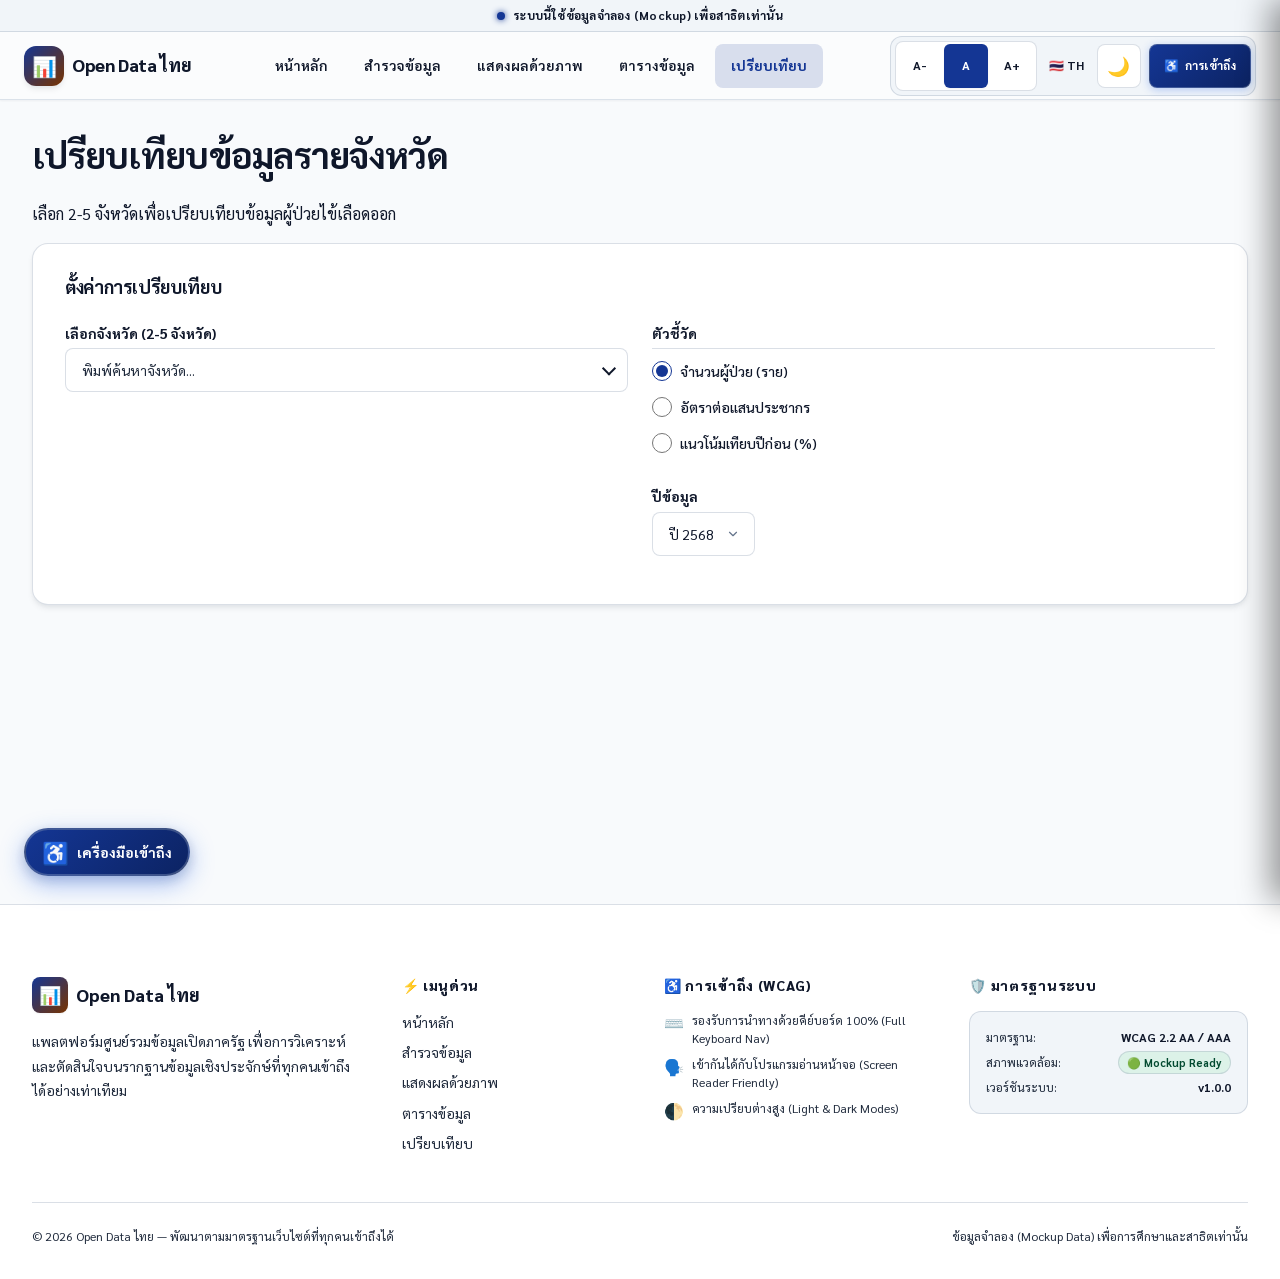
==== commit fe37002e: "update 309093043043" ====
--- a/compare.html
+++ b/compare.html
@@ -12,47 +12,47 @@
   <link rel="stylesheet" href="css/components.css">
 </head>
 <body>
-  <a href="#main-content" class="skip-link">ข้ามไปยังเนื้อหาหลัก</a>
+  <a href="#main-content" class="skip-link" data-i18n="skip.main">ข้ามไปยังเนื้อหาหลัก</a>
 
   <div class="mockup-banner" role="status" aria-label="ข้อมูลจำลอง">
     <span class="mockup-dot" aria-hidden="true"></span>
-    ระบบนี้ใช้ข้อมูลจำลอง (<span lang="en">Mockup</span>) เพื่อสาธิตเท่านั้น
+    <span data-i18n="banner.mockup">ระบบนี้ใช้ข้อมูลจำลอง (<span lang="en">Mockup</span>) เพื่อสาธิตเท่านั้น</span>
   </div>
 
   <header class="site-nav" role="banner">
     <div class="nav-inner">
-      <a href="index.html" class="nav-brand" aria-label="Open Data ไทย หน้าหลัก">
+      <a href="index.html" class="nav-brand" aria-label="Open Data ไทย หน้าหลัก" data-i18n-aria-label="nav.brand">
         <span class="brand-icon" aria-hidden="true">📊</span>
-        <span lang="en">Open Data</span> ไทย
+        <span data-i18n="nav.brand"><span lang="en">Open Data</span> ไทย</span>
       </a>
       <nav id="nav-links" class="nav-links" data-open="false" aria-label="เมนูหลัก">
-        <a href="index.html" class="nav-link">หน้าหลัก</a>
-        <a href="explore.html" class="nav-link">สำรวจข้อมูล</a>
-        <a href="visualization.html" class="nav-link">แสดงผลด้วยภาพ</a>
-        <a href="data-table.html" class="nav-link">ตารางข้อมูล</a>
-        <a href="compare.html" class="nav-link" aria-current="page">เปรียบเทียบ</a>
+        <a href="index.html" class="nav-link" data-i18n="nav.home">หน้าหลัก</a>
+        <a href="explore.html" class="nav-link" data-i18n="nav.explore">สำรวจข้อมูล</a>
+        <a href="visualization.html" class="nav-link" data-i18n="nav.viz">แสดงผลด้วยภาพ</a>
+        <a href="data-table.html" class="nav-link" data-i18n="nav.table">ตารางข้อมูล</a>
+        <a href="compare.html" class="nav-link" aria-current="page" data-i18n="nav.compare">เปรียบเทียบ</a>
       </nav>
       <div class="nav-actions" role="group" aria-label="เครื่องมือเสริมและการนำทาง">
-        <button type="button" class="nav-toggle" id="nav-toggle" aria-expanded="false" aria-controls="nav-links" aria-label="เปิดเมนูนำทาง">☰</button>
+        <button type="button" class="nav-toggle" id="nav-toggle" aria-expanded="false" aria-controls="nav-links" aria-label="เปิดเมนูนำทาง" data-i18n-aria-label="nav.toggle.label">☰</button>
       </div>
     </div>
   </header>
 
   <main id="main-content" class="page-content">
     <div class="container">
-      <h1>เปรียบเทียบข้อมูลรายจังหวัด</h1>
-      <p>เลือก 2-5 จังหวัดเพื่อเปรียบเทียบข้อมูลผู้ป่วยไข้เลือดออก</p>
+      <h1 data-i18n="compare.page.title">เปรียบเทียบข้อมูลรายจังหวัด</h1>
+      <p data-i18n="compare.page.desc">เลือก 2-5 จังหวัดเพื่อเปรียบเทียบข้อมูลผู้ป่วยไข้เลือดออก</p>
 
       <!-- Controls -->
       <section class="card" aria-labelledby="controls-title" style="margin-bottom: var(--space-xl);">
-        <h2 id="controls-title" style="font-size: var(--text-lg);">ตั้งค่าการเปรียบเทียบ</h2>
+        <h2 id="controls-title" style="font-size: var(--text-lg);" data-i18n="compare.controls.title">ตั้งค่าการเปรียบเทียบ</h2>
 
         <div class="grid grid-2" style="margin-top: var(--space-lg);">
           <!-- Province selector -->
           <div>
-            <label for="province-search" class="form-label">เลือกจังหวัด (2-5 จังหวัด)</label>
+            <label for="province-search" class="form-label" data-i18n="compare.prov.label">เลือกจังหวัด (2-5 จังหวัด)</label>
             <div class="combobox-wrapper" role="combobox" aria-expanded="false" aria-haspopup="listbox" aria-owns="province-listbox">
-              <input type="text" id="province-search" class="combobox-input" placeholder="พิมพ์ค้นหาจังหวัด..." autocomplete="off" aria-autocomplete="list" aria-controls="province-listbox">
+              <input type="text" id="province-search" class="combobox-input" placeholder="พิมพ์ค้นหาจังหวัด..." data-i18n-placeholder="compare.combobox.placeholder" autocomplete="off" aria-autocomplete="list" aria-controls="province-listbox">
               <div id="province-listbox" class="combobox-listbox" role="listbox" aria-label="รายชื่อจังหวัด">
                 <!-- Populated by JS -->
               </div>
@@ -66,17 +66,17 @@
           <!-- Indicator + Year -->
           <div>
             <fieldset>
-              <legend class="form-label">ตัวชี้วัด</legend>
+              <legend class="form-label" data-i18n="compare.indicator.legend">ตัวชี้วัด</legend>
               <div id="indicator-radios">
                 <!-- Populated by JS -->
               </div>
             </fieldset>
 
             <div class="form-group" style="margin-top: var(--space-md);">
-              <label for="year-select" class="form-label">ปีข้อมูล</label>
+              <label for="year-select" class="form-label" data-i18n="compare.year.label">ปีข้อมูล</label>
               <select id="year-select" class="form-select" style="width: auto;">
-                <option value="2568" selected>ปี 2568</option>
-                <option value="2567">ปี 2567</option>
+                <option value="2568" data-i18n="compare.year.2568" selected>ปี 2568</option>
+                <option value="2567" data-i18n="compare.year.2567">ปี 2567</option>
               </select>
             </div>
           </div>
@@ -87,7 +87,7 @@
       <div class="grid grid-2" id="results-area" style="display: none;">
         <!-- Map -->
         <section class="map-container" aria-labelledby="map-title">
-          <h2 id="map-title" style="font-size: var(--text-lg);">แผนที่ประเทศไทย</h2>
+          <h2 id="map-title" style="font-size: var(--text-lg);" data-i18n="compare.map.title">แผนที่ประเทศไทย</h2>
           <div id="map-svg-container">
             <!-- SVG map inserted by JS -->
           </div>
@@ -98,7 +98,7 @@
 
         <!-- Comparison Table -->
         <section class="card" aria-labelledby="compare-table-title">
-          <h2 id="compare-table-title" style="font-size: var(--text-lg);">ตารางเปรียบเทียบ</h2>
+          <h2 id="compare-table-title" style="font-size: var(--text-lg);" data-i18n="compare.table.title">ตารางเปรียบเทียบ</h2>
           <div class="table-wrapper" style="margin-top: var(--space-md);">
             <table class="data-table" id="compare-table" aria-label="ตารางเปรียบเทียบจังหวัดที่เลือก">
               <thead id="compare-thead">
@@ -114,10 +114,10 @@
 
       <!-- Action buttons -->
       <div class="btn-group" style="margin-top: var(--space-xl); justify-content: center;" id="action-buttons" hidden>
-        <button type="button" class="btn btn-secondary" id="btn-share" aria-label="แชร์ผลการเปรียบเทียบเป็นลิงก์">
+        <button type="button" class="btn btn-secondary" id="btn-share" aria-label="แชร์ผลการเปรียบเทียบเป็นลิงก์" data-i18n="compare.share.btn">
           <span aria-hidden="true">🔗</span> แชร์ลิงก์
         </button>
-        <button type="button" class="btn btn-secondary" id="btn-print" aria-label="พิมพ์รายงานสรุป">
+        <button type="button" class="btn btn-secondary" id="btn-print" aria-label="พิมพ์รายงานสรุป" data-i18n="compare.print.btn">
           <span aria-hidden="true">🖨️</span> พิมพ์รายงาน
         </button>
       </div>
@@ -129,58 +129,58 @@
       <div class="footer-grid">
         <!-- Col 1: Brand & Mission -->
         <div class="footer-col">
-          <a href="index.html" class="footer-brand" aria-label="Open Data ไทย หน้าหลักส่วนท้าย">
+          <a href="index.html" class="footer-brand" aria-label="Open Data ไทย หน้าหลักส่วนท้าย" data-i18n-aria-label="nav.brand">
             <span class="brand-icon" aria-hidden="true">📊</span>
-            <span lang="en">Open Data</span> ไทย
+            <span data-i18n="nav.brand"><span lang="en">Open Data</span> ไทย</span>
           </a>
-          <p class="footer-desc">แพลตฟอร์มศูนย์รวมข้อมูลเปิดภาครัฐ เพื่อการวิเคราะห์และตัดสินใจบนรากฐานข้อมูลเชิงประจักษ์ที่ทุกคนเข้าถึงได้อย่างเท่าเทียม</p>
+          <p class="footer-desc" data-i18n="footer.desc">แพลตฟอร์มศูนย์รวมข้อมูลเปิดภาครัฐ เพื่อการวิเคราะห์และตัดสินใจบนรากฐานข้อมูลเชิงประจักษ์ที่ทุกคนเข้าถึงได้อย่างเท่าเทียม</p>
         </div>
 
         <!-- Col 2: Quick Links -->
         <div class="footer-col">
-          <h2 class="footer-heading" id="footer-menu-title">⚡ เมนูด่วน</h2>
+          <h2 class="footer-heading" id="footer-menu-title" data-i18n="footer.quick">⚡ เมนูด่วน</h2>
           <ul class="footer-links" aria-labelledby="footer-menu-title">
-            <li><a href="index.html">หน้าหลัก</a></li>
-            <li><a href="explore.html">สำรวจชุดข้อมูล</a></li>
-            <li><a href="visualization.html">แสดงผลด้วยภาพ</a></li>
-            <li><a href="data-table.html">ตารางข้อมูลเชิงลึก</a></li>
-            <li><a href="compare.html">เปรียบเทียบรายจังหวัด</a></li>
+            <li><a href="index.html" data-i18n="nav.home">หน้าหลัก</a></li>
+            <li><a href="explore.html" data-i18n="nav.explore">สำรวจชุดข้อมูล</a></li>
+            <li><a href="visualization.html" data-i18n="nav.viz">แสดงผลด้วยภาพ</a></li>
+            <li><a href="data-table.html" data-i18n="nav.table">ตารางข้อมูลเชิงลึก</a></li>
+            <li><a href="compare.html" data-i18n="nav.compare">เปรียบเทียบรายจังหวัด</a></li>
           </ul>
         </div>
 
         <!-- Col 3: Accessibility Features -->
         <div class="footer-col">
-          <h2 class="footer-heading" id="footer-a11y-title">♿ การเข้าถึง (WCAG)</h2>
+          <h2 class="footer-heading" id="footer-a11y-title" data-i18n="footer.a11y">♿ การเข้าถึง (WCAG)</h2>
           <ul class="footer-feature-list" aria-labelledby="footer-a11y-title">
             <li class="footer-feature-item">
               <span class="footer-feature-icon" aria-hidden="true">⌨️</span>
-              <span>รองรับการนำทางด้วยคีย์บอร์ด 100% (<span lang="en">Full Keyboard Nav</span>)</span>
+              <span data-i18n="footer.a11y.kb">รองรับการนำทางด้วยคีย์บอร์ด 100% (<span lang="en">Full Keyboard Nav</span>)</span>
             </li>
             <li class="footer-feature-item">
               <span class="footer-feature-icon" aria-hidden="true">🗣️</span>
-              <span>เข้ากันได้กับโปรแกรมอ่านหน้าจอ (<span lang="en">Screen Reader Friendly</span>)</span>
+              <span data-i18n="footer.a11y.sr">เข้ากันได้กับโปรแกรมอ่านหน้าจอ (<span lang="en">Screen Reader Friendly</span>)</span>
             </li>
             <li class="footer-feature-item">
               <span class="footer-feature-icon" aria-hidden="true">🌓</span>
-              <span>ความเปรียบต่างสูง (<span lang="en">Light & Dark Modes</span>)</span>
+              <span data-i18n="footer.a11y.mode">ความเปรียบต่างสูง (<span lang="en">Light & Dark Modes</span>)</span>
             </li>
           </ul>
         </div>
 
         <!-- Col 4: Project Status & Standards -->
         <div class="footer-col">
-          <h2 class="footer-heading" id="footer-status-title">🛡️ มาตรฐานระบบ</h2>
+          <h2 class="footer-heading" id="footer-status-title" data-i18n="footer.standards">🛡️ มาตรฐานระบบ</h2>
           <div class="footer-status-box" aria-labelledby="footer-status-title">
             <div class="footer-status-row">
-              <span>มาตรฐาน:</span>
+              <span data-i18n="footer.std.label">มาตรฐาน:</span>
               <strong><span lang="en">WCAG 2.2 AA / AAA</span></strong>
             </div>
             <div class="footer-status-row">
-              <span>สภาพแวดล้อม:</span>
-              <span class="footer-badge success" role="status">🟢 <span lang="en">Mockup Ready</span></span>
+              <span data-i18n="footer.env.label">สภาพแวดล้อม:</span>
+              <span class="footer-badge success" role="status" data-i18n="footer.env.val">🟢 <span lang="en">Mockup Ready</span></span>
             </div>
             <div class="footer-status-row">
-              <span>เวอร์ชันระบบ:</span>
+              <span data-i18n="footer.ver.label">เวอร์ชันระบบ:</span>
               <strong><span lang="en">v1.0.0</span></strong>
             </div>
           </div>
@@ -188,14 +188,15 @@
       </div>
 
       <div class="footer-bottom">
-        <div>© 2026 <span lang="en">Open Data</span> ไทย — พัฒนาตามมาตรฐานเว็บไซต์ที่ทุกคนเข้าถึงได้</div>
+        <div data-i18n="footer.copy">© 2026 <span lang="en">Open Data</span> ไทย — พัฒนาตามมาตรฐานเว็บไซต์ที่ทุกคนเข้าถึงได้</div>
         <div class="footer-bottom-links">
-          <span>ข้อมูลจำลอง (<span lang="en">Mockup Data</span>) เพื่อการศึกษาและสาธิตเท่านั้น</span>
+          <span data-i18n="footer.disclaimer">ข้อมูลจำลอง (<span lang="en">Mockup Data</span>) เพื่อการศึกษาและสาธิตเท่านั้น</span>
         </div>
       </div>
     </div>
   </footer>
 
+  <script src="js/i18n.js"></script>
   <script src="js/mock-data.js"></script>
   <script src="js/main.js"></script>
   <script src="js/compare.js"></script>
--- a/css/styles.css
+++ b/css/styles.css
@@ -46,6 +46,14 @@
   --color-border-hover:rgba(148, 163, 184, 0.38);
   --color-glass:       #131d2f;  /* Opaque equivalent — fixes NaN contrast (was rgba(22,32,50,0.75) on #080e1a) */
   --color-active-nav-bg:#2d3f58; /* Opaque primary-glow on glass: rgba(147,197,253,0.2) on #131d2f */
+  --color-badge-bg:          #21334c;
+  --color-badge-text:        #bfdbfe;
+  --color-badge-success-bg:  #16382c;
+  --color-badge-success-text:#86efac;
+  --color-warning-bg:        #3b2d13;
+  --color-warning-text:      #fef08a;
+  --color-row-warning-bg:    #262a22;
+  --color-row-warning-hover: #2e3527;
   --color-glass-border:rgba(148, 163, 184, 0.18);
   --color-overlay:     rgba(0, 0, 0, 0.65);
 
@@ -95,6 +103,14 @@
   --color-border-hover:rgba(100, 116, 139, 0.6);
   --color-glass:       #fbfcfd;  /* Opaque equivalent — fixes NaN contrast (was rgba(255,255,255,0.88) on #f8fafc) */
   --color-active-nav-bg:#d8deed; /* Opaque primary-glow on glass: rgba(20,54,148,0.15) on #fbfcfd */
+  --color-badge-bg:          #dce5f5;
+  --color-badge-text:        #0c2363;
+  --color-badge-success-bg:  #dcf2e8;
+  --color-badge-success-text:#024a30;
+  --color-warning-bg:        #faeecd;
+  --color-warning-text:      #5c2500;
+  --color-row-warning-bg:    #fcf6e8;
+  --color-row-warning-hover: #faedd1;
   --color-glass-border:rgba(203, 213, 225, 0.65);
   --color-overlay:     rgba(15, 23, 42, 0.55);
 
@@ -491,6 +507,12 @@
 @media (max-width: 480px) {
   html { font-size: 14.5px; }
   h1 { font-size: var(--text-xl); }
+  .mockup-banner {
+    padding: 0 var(--space-sm);
+    white-space: nowrap;
+    overflow: hidden;
+    text-overflow: ellipsis;
+  }
 }
 
 /* --- Print --- */
--- a/css/components.css
+++ b/css/components.css
@@ -1011,11 +1011,11 @@
 }
 
 .data-table tbody tr.row-warning {
-  background-color: rgba(245, 158, 11, 0.08);
+  background-color: var(--color-row-warning-bg);
 }
 
 .data-table tbody tr.row-warning:hover {
-  background-color: rgba(245, 158, 11, 0.15);
+  background-color: var(--color-row-warning-hover);
 }
 
 /* Sticky first column */
@@ -1255,8 +1255,8 @@
 
 .sidebar {
   position: sticky;
-  top: calc(var(--nav-height) + var(--space-xl));
-  max-height: calc(100vh - var(--nav-height) - var(--space-xl) * 2);
+  top: calc(32px + var(--nav-height) + var(--space-xl));
+  max-height: calc(100vh - 32px - var(--nav-height) - var(--space-xl) * 2);
   overflow-y: auto;
   padding-right: var(--space-xs);
 }
@@ -1289,8 +1289,8 @@
   justify-content: center;
   width: 24px;
   height: 24px;
-  background: rgba(245, 158, 11, 0.18);
-  color: var(--color-warning);
+  background: var(--color-warning-bg);
+  color: var(--color-warning-text);
   border-radius: 50%;
   font-size: var(--text-xs);
   font-weight: 800;
@@ -1556,14 +1556,14 @@
   border-radius: 9999px;
   font-size: 11px;
   font-weight: 700;
-  background: var(--color-primary-glow);
-  color: var(--color-primary);
+  background: var(--color-badge-bg);
+  color: var(--color-badge-text);
   border: 1px solid var(--color-border);
 }
 
 .footer-badge.success {
-  background: rgba(110, 231, 183, 0.15);
-  color: var(--color-success);
+  background: var(--color-badge-success-bg);
+  color: var(--color-badge-success-text);
 }
 
 .footer-bottom {
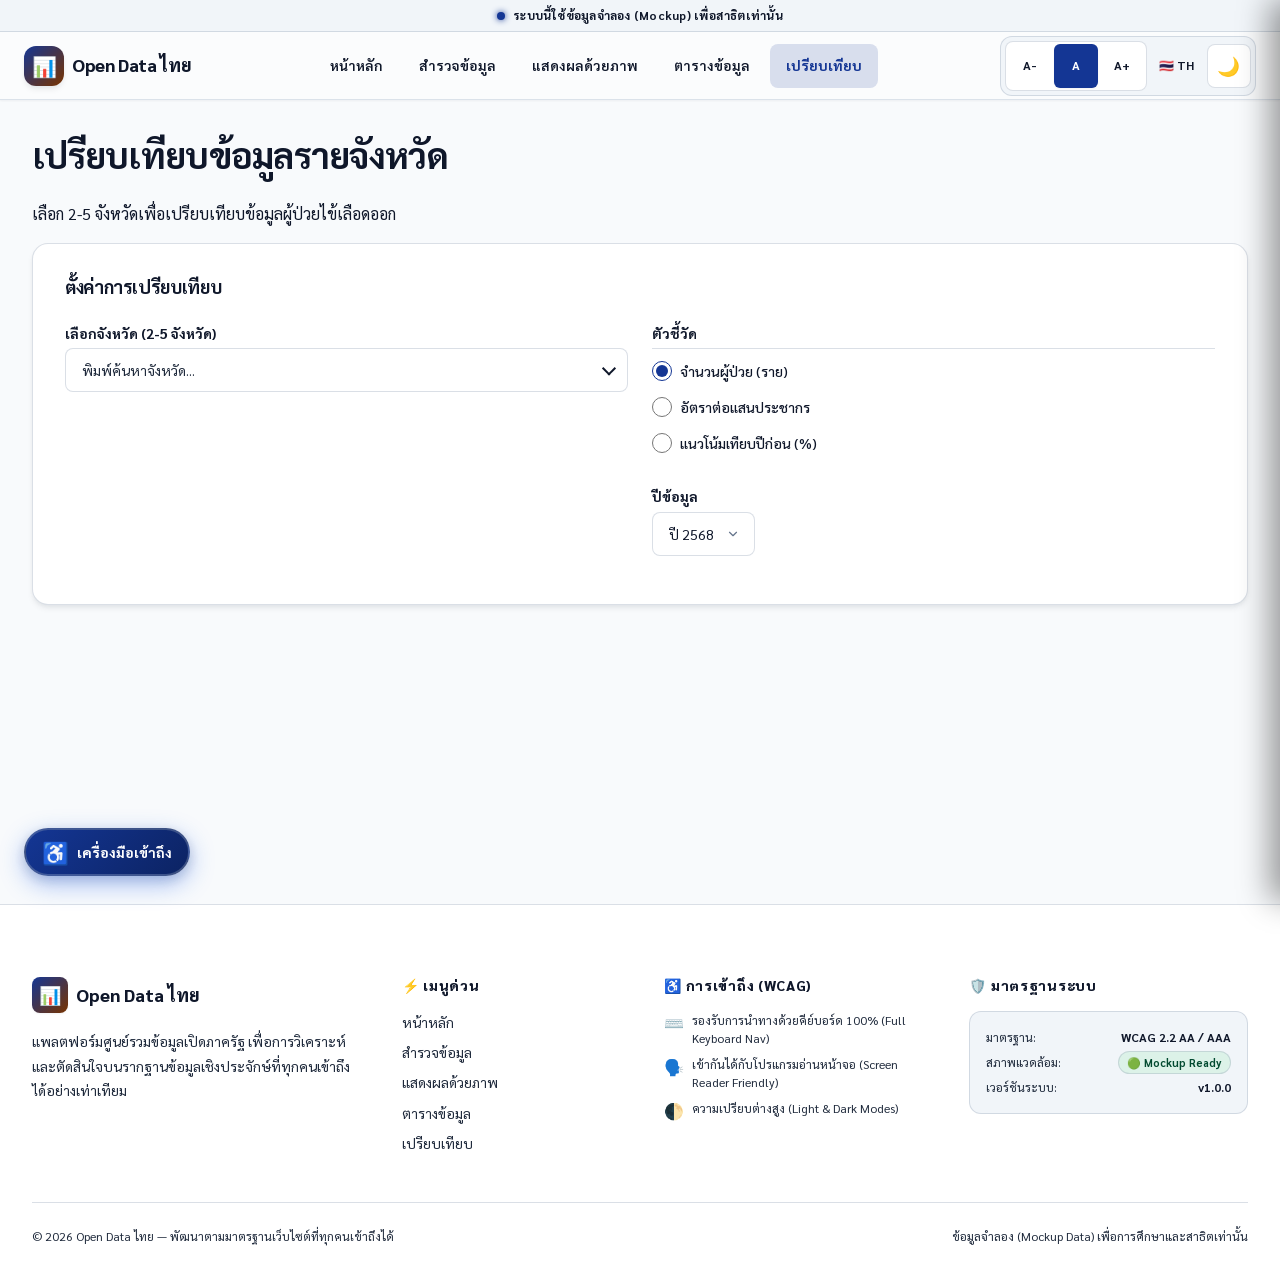
==== commit e3277c4c: "update 03003040343" ====
--- a/compare.html
+++ b/compare.html
@@ -52,7 +52,7 @@
           <div>
             <label for="province-search" class="form-label" data-i18n="compare.prov.label">เลือกจังหวัด (2-5 จังหวัด)</label>
             <div class="combobox-wrapper" role="combobox" aria-expanded="false" aria-haspopup="listbox" aria-owns="province-listbox">
-              <input type="text" id="province-search" class="combobox-input" placeholder="พิมพ์ค้นหาจังหวัด..." data-i18n-placeholder="compare.combobox.placeholder" autocomplete="off" aria-autocomplete="list" aria-controls="province-listbox">
+              <input type="text" id="province-search" class="combobox-input" role="combobox" aria-expanded="false" aria-haspopup="listbox" placeholder="พิมพ์ค้นหาจังหวัด..." data-i18n-placeholder="compare.combobox.placeholder" autocomplete="off" aria-autocomplete="list" aria-controls="province-listbox">
               <div id="province-listbox" class="combobox-listbox" role="listbox" aria-label="รายชื่อจังหวัด">
                 <!-- Populated by JS -->
               </div>
@@ -138,7 +138,7 @@
 
         <!-- Col 2: Quick Links -->
         <div class="footer-col">
-          <h2 class="footer-heading" id="footer-menu-title" data-i18n="footer.quick">⚡ เมนูด่วน</h2>
+          <h2 class="footer-heading" id="footer-menu-title"><span aria-hidden="true">⚡ </span><span data-i18n="footer.quick">เมนูด่วน</span></h2>
           <ul class="footer-links" aria-labelledby="footer-menu-title">
             <li><a href="index.html" data-i18n="nav.home">หน้าหลัก</a></li>
             <li><a href="explore.html" data-i18n="nav.explore">สำรวจชุดข้อมูล</a></li>
@@ -150,7 +150,7 @@
 
         <!-- Col 3: Accessibility Features -->
         <div class="footer-col">
-          <h2 class="footer-heading" id="footer-a11y-title" data-i18n="footer.a11y">♿ การเข้าถึง (WCAG)</h2>
+          <h2 class="footer-heading" id="footer-a11y-title"><span aria-hidden="true">♿ </span><span data-i18n="footer.a11y">การเข้าถึง (WCAG)</span></h2>
           <ul class="footer-feature-list" aria-labelledby="footer-a11y-title">
             <li class="footer-feature-item">
               <span class="footer-feature-icon" aria-hidden="true">⌨️</span>
@@ -169,7 +169,7 @@
 
         <!-- Col 4: Project Status & Standards -->
         <div class="footer-col">
-          <h2 class="footer-heading" id="footer-status-title" data-i18n="footer.standards">🛡️ มาตรฐานระบบ</h2>
+          <h2 class="footer-heading" id="footer-status-title"><span aria-hidden="true">🛡️ </span><span data-i18n="footer.standards">มาตรฐานระบบ</span></h2>
           <div class="footer-status-box" aria-labelledby="footer-status-title">
             <div class="footer-status-row">
               <span data-i18n="footer.std.label">มาตรฐาน:</span>
--- a/css/styles.css
+++ b/css/styles.css
@@ -264,7 +264,7 @@
 
 /* --- Focus Styles (WCAG 2.4.7 / 2.4.11 / 2.4.13) --- */
 :focus-visible {
-  outline: 3px solid var(--color-primary);
+  outline: 3px solid var(--color-accent);
   outline-offset: 3px;
   border-radius: var(--radius-sm);
 }
@@ -289,33 +289,25 @@
 p {
   margin-bottom: var(--space-md);
   color: var(--color-text-2);
+  max-width: 75ch;
 }
 
 .text-gradient {
-  background: linear-gradient(135deg, var(--color-primary), var(--color-accent));
-  -webkit-background-clip: text;
-  -webkit-text-fill-color: transparent;
-  background-clip: text;
+  color: var(--color-primary-dark);
   display: inline-block;
 }
 
 [data-theme="light"] .text-gradient {
-  background: linear-gradient(135deg, var(--color-primary-dark), #783300);
-  -webkit-background-clip: text;
-  -webkit-text-fill-color: transparent;
+  color: var(--color-primary-dark);
 }
 
 [data-theme="dark"] .text-gradient {
-  background: linear-gradient(135deg, #93c5fd, #fde047);
-  -webkit-background-clip: text;
-  -webkit-text-fill-color: transparent;
+  color: var(--color-primary);
 }
 
 [data-theme="hc-yellow"] .text-gradient,
 [data-theme="hc-white"] .text-gradient,
 [data-theme="monochrome"] .text-gradient {
-  background: none;
-  -webkit-text-fill-color: var(--color-text);
   color: var(--color-text);
 }
 
--- a/css/components.css
+++ b/css/components.css
@@ -174,7 +174,7 @@
 .theme-toggle:focus-visible,
 .wcag-tool-btn:focus-visible,
 .wcag-suite-trigger:focus-visible {
-  outline: 3px solid var(--color-primary);
+  outline: 3px solid var(--color-accent);
   outline-offset: 2px;
 }
 
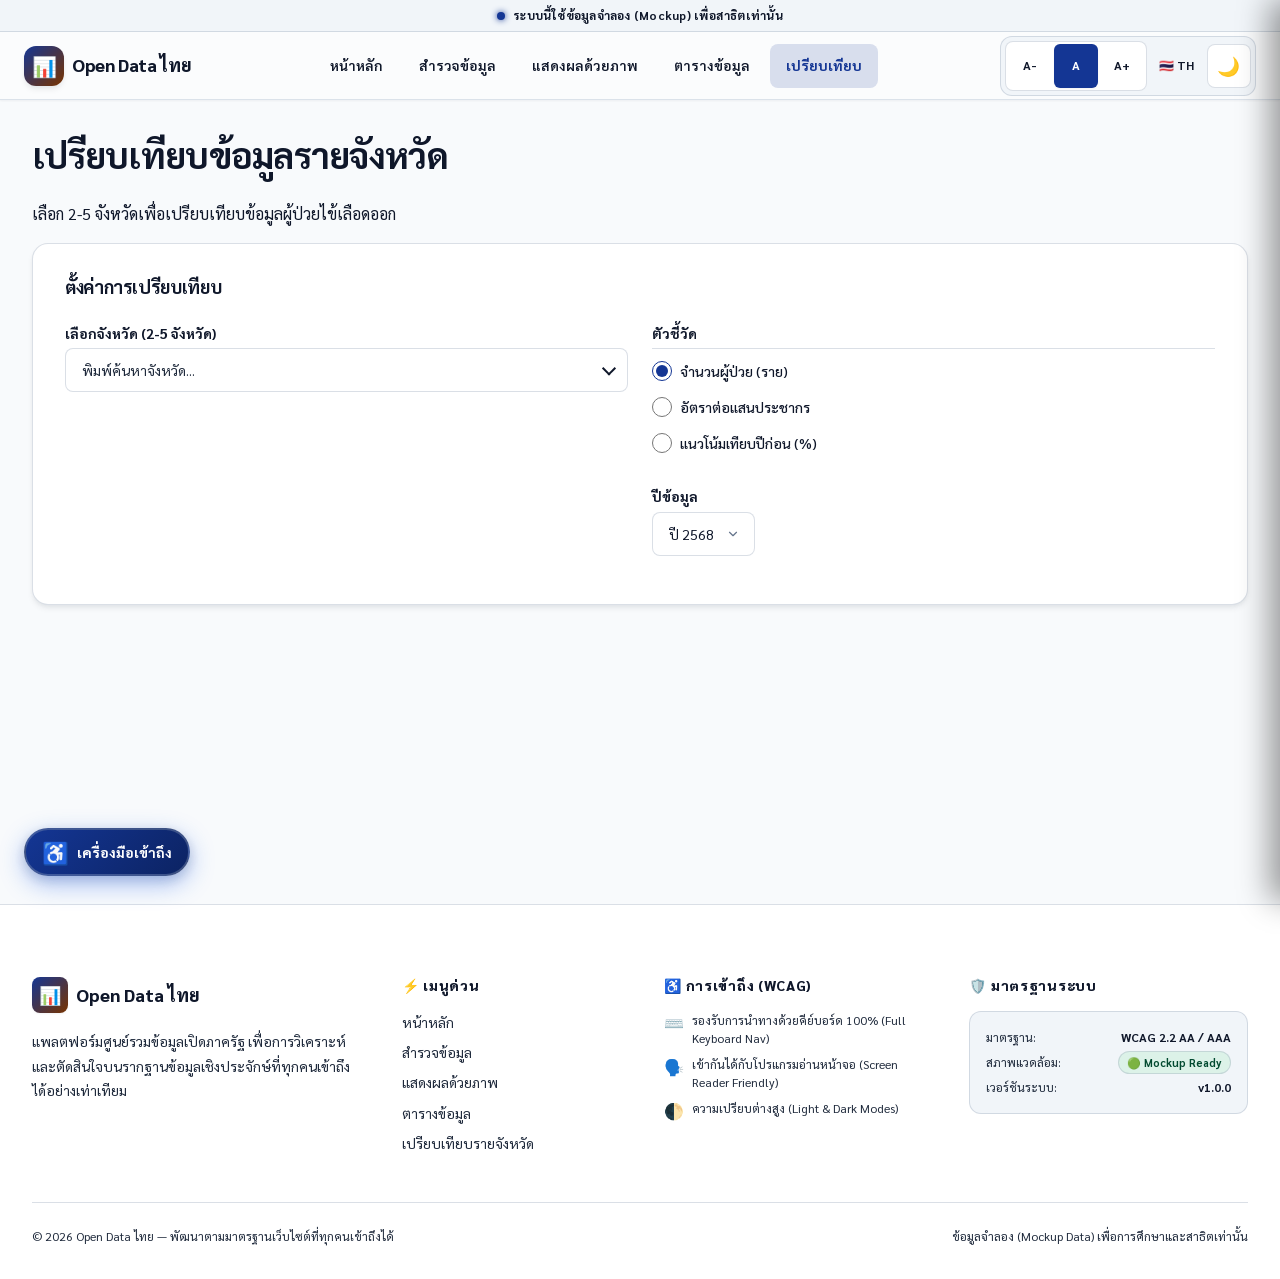
==== commit 1c6ec605: "update 9343003403" ====
--- a/compare.html
+++ b/compare.html
@@ -30,7 +30,7 @@
         <a href="explore.html" class="nav-link" data-i18n="nav.explore">สำรวจข้อมูล</a>
         <a href="visualization.html" class="nav-link" data-i18n="nav.viz">แสดงผลด้วยภาพ</a>
         <a href="data-table.html" class="nav-link" data-i18n="nav.table">ตารางข้อมูล</a>
-        <a href="compare.html" class="nav-link" aria-current="page" data-i18n="nav.compare">เปรียบเทียบ</a>
+        <a href="compare.html" class="nav-link" aria-current="page" aria-label="เปรียบเทียบข้อมูลสถิติผู้ป่วยไข้เลือดออกรายจังหวัด" data-i18n="nav.compare" data-i18n-aria-label="nav.compare.aria">เปรียบเทียบ</a>
       </nav>
       <div class="nav-actions" role="group" aria-label="เครื่องมือเสริมและการนำทาง">
         <button type="button" class="nav-toggle" id="nav-toggle" aria-expanded="false" aria-controls="nav-links" aria-label="เปิดเมนูนำทาง" data-i18n-aria-label="nav.toggle.label">☰</button>
@@ -114,10 +114,10 @@
 
       <!-- Action buttons -->
       <div class="btn-group" style="margin-top: var(--space-xl); justify-content: center;" id="action-buttons" hidden>
-        <button type="button" class="btn btn-secondary" id="btn-share" aria-label="แชร์ผลการเปรียบเทียบเป็นลิงก์" data-i18n="compare.share.btn">
+        <button type="button" class="btn btn-secondary" id="btn-share" aria-label="แชร์ผลการเปรียบเทียบข้อมูลรายจังหวัดเป็นลิงก์" data-i18n="compare.share.btn" data-i18n-aria-label="compare.share.aria">
           <span aria-hidden="true">🔗</span> แชร์ลิงก์
         </button>
-        <button type="button" class="btn btn-secondary" id="btn-print" aria-label="พิมพ์รายงานสรุป" data-i18n="compare.print.btn">
+        <button type="button" class="btn btn-secondary" id="btn-print" aria-label="พิมพ์รายงานสรุปผลการเปรียบเทียบข้อมูลรายจังหวัด" data-i18n="compare.print.btn" data-i18n-aria-label="compare.print.aria">
           <span aria-hidden="true">🖨️</span> พิมพ์รายงาน
         </button>
       </div>
@@ -144,7 +144,7 @@
             <li><a href="explore.html" data-i18n="nav.explore">สำรวจชุดข้อมูล</a></li>
             <li><a href="visualization.html" data-i18n="nav.viz">แสดงผลด้วยภาพ</a></li>
             <li><a href="data-table.html" data-i18n="nav.table">ตารางข้อมูลเชิงลึก</a></li>
-            <li><a href="compare.html" data-i18n="nav.compare">เปรียบเทียบรายจังหวัด</a></li>
+            <li><a href="compare.html" aria-label="เปรียบเทียบข้อมูลสถิติผู้ป่วยไข้เลือดออกรายจังหวัด" data-i18n="footer.nav.compare" data-i18n-aria-label="nav.compare.aria">เปรียบเทียบรายจังหวัด</a></li>
           </ul>
         </div>
 
